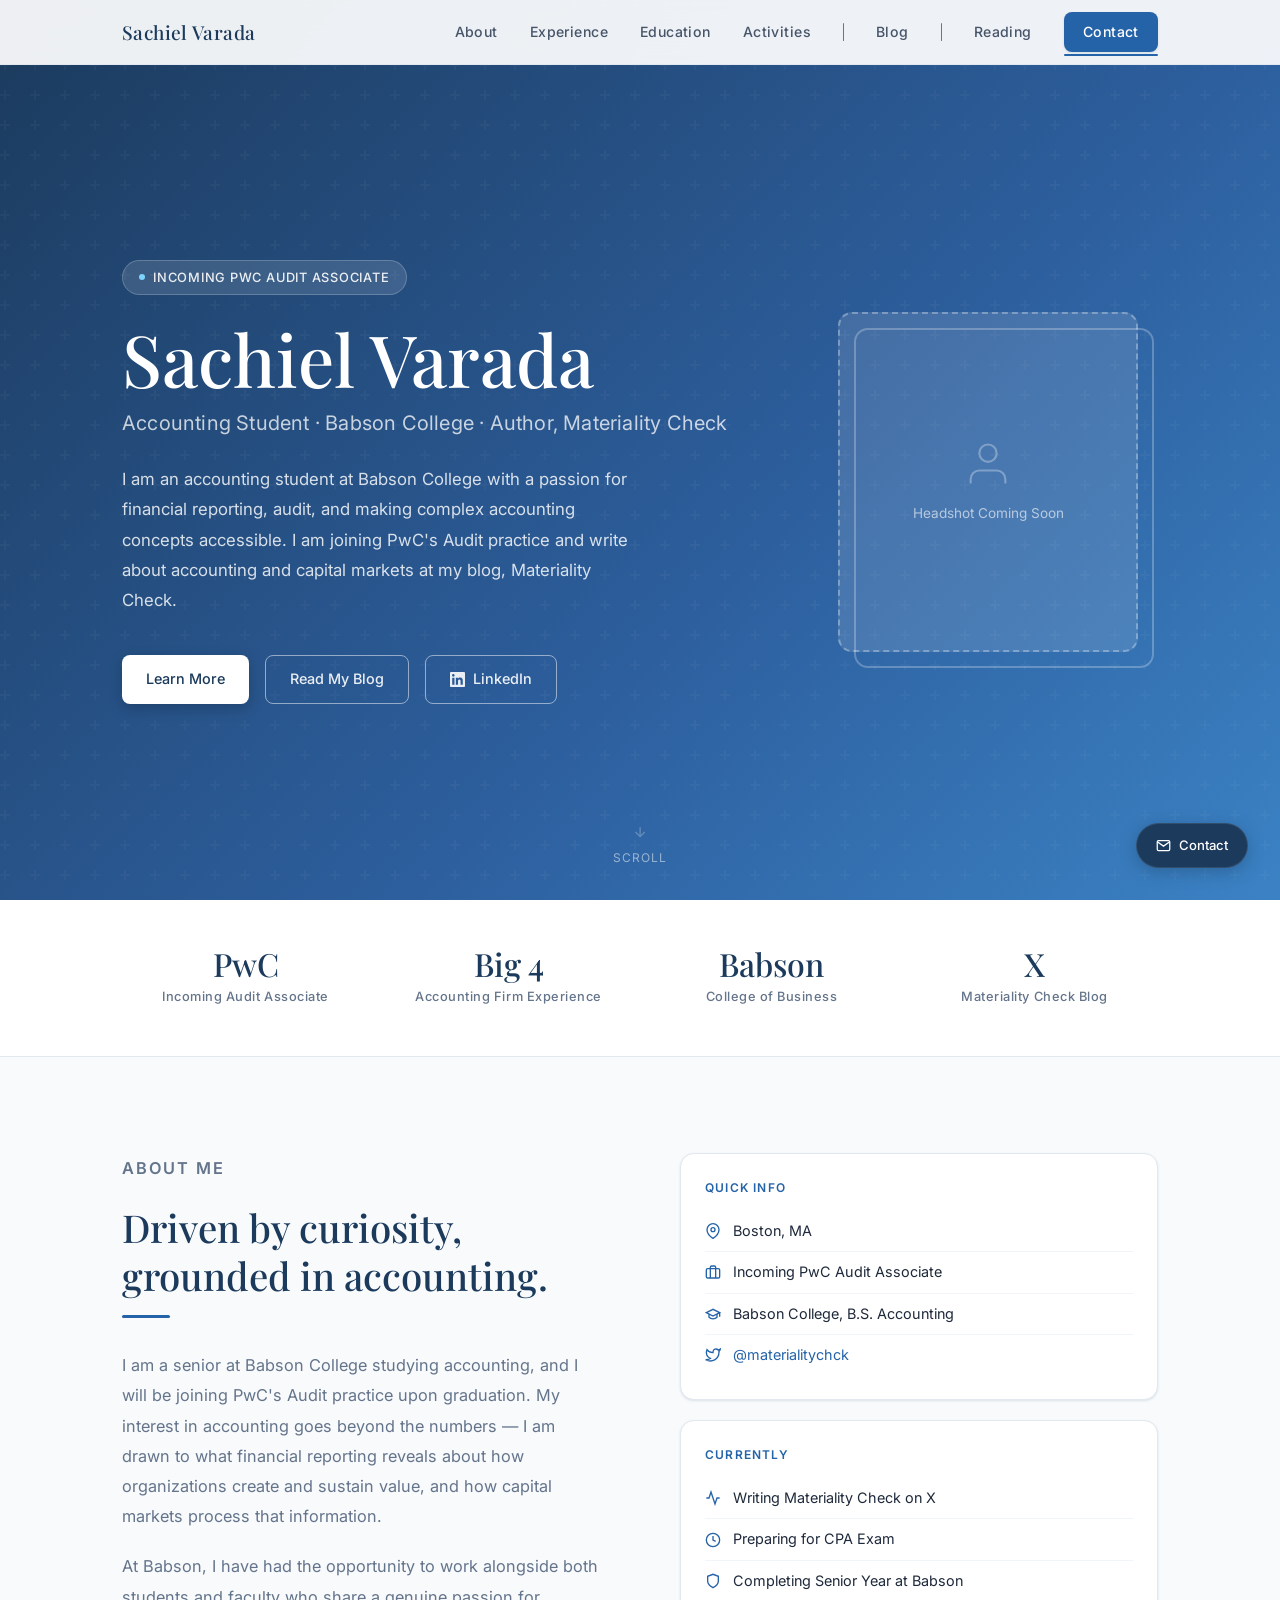
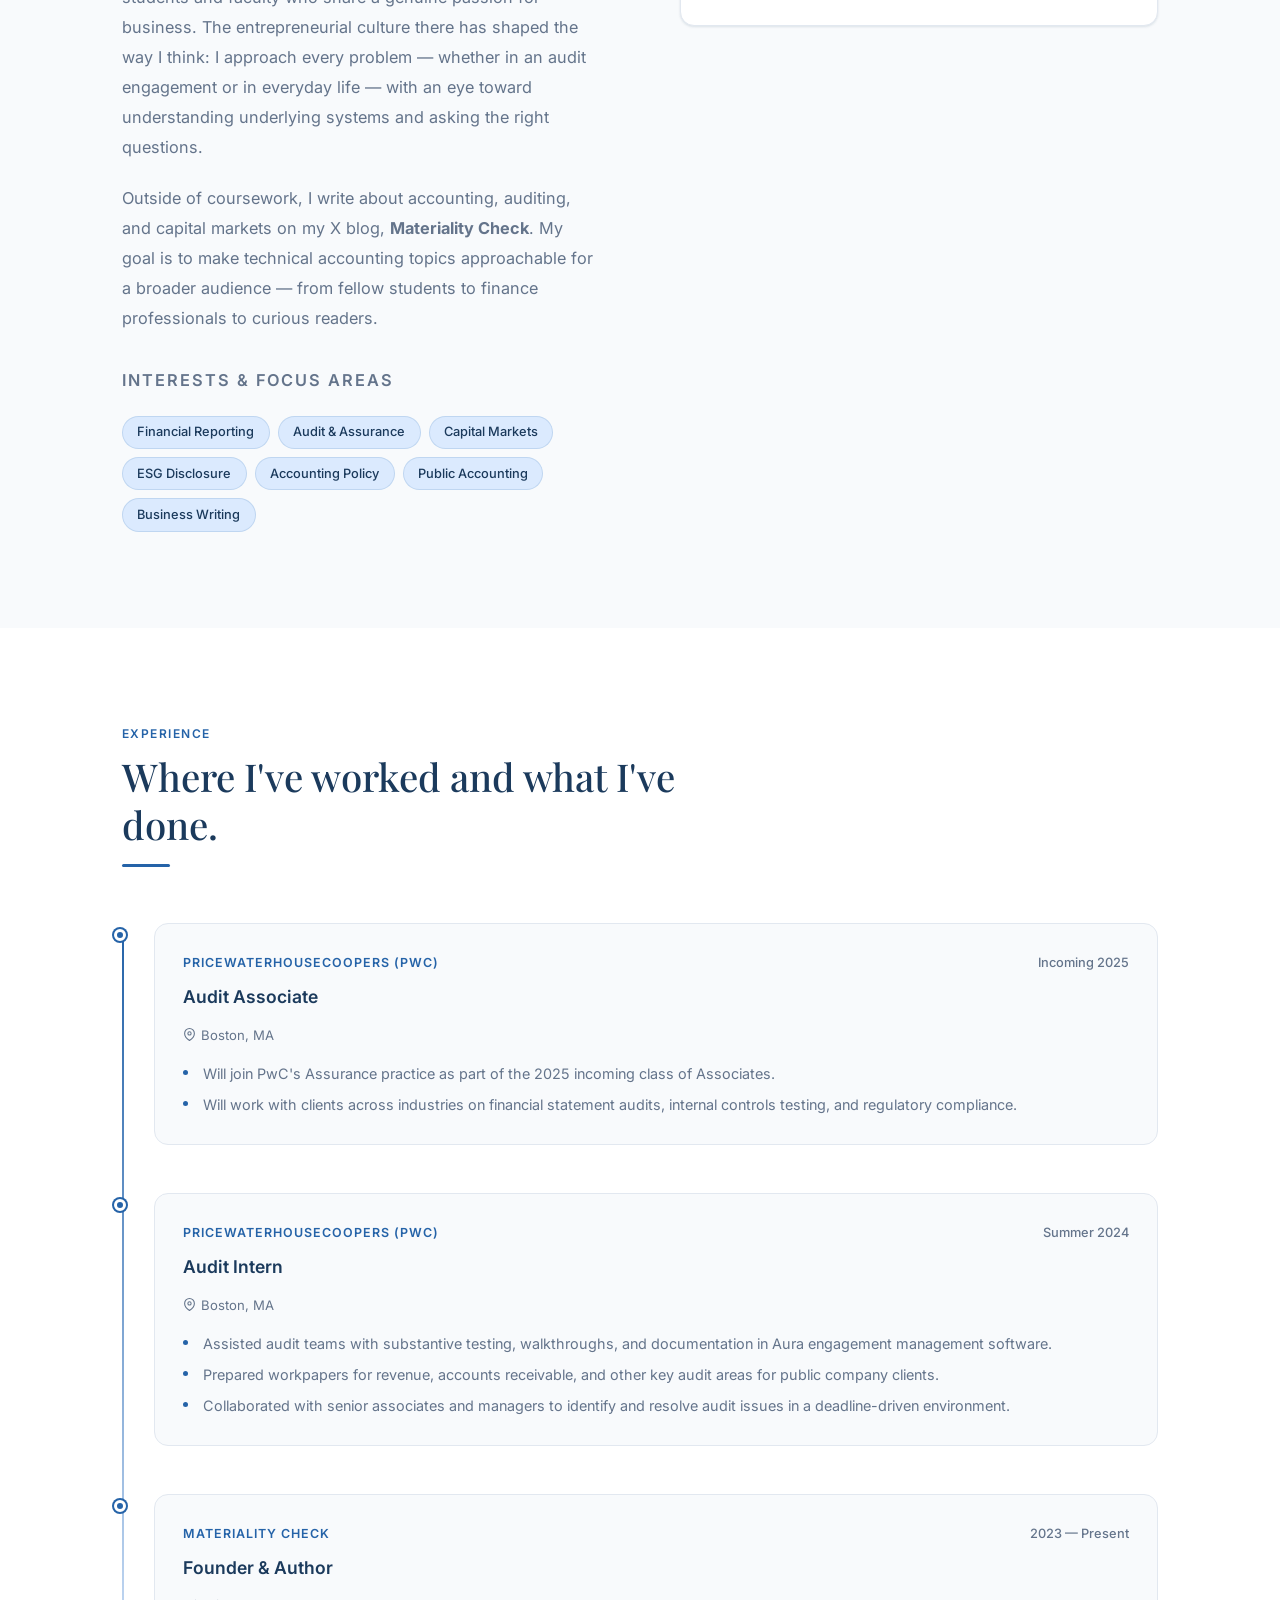
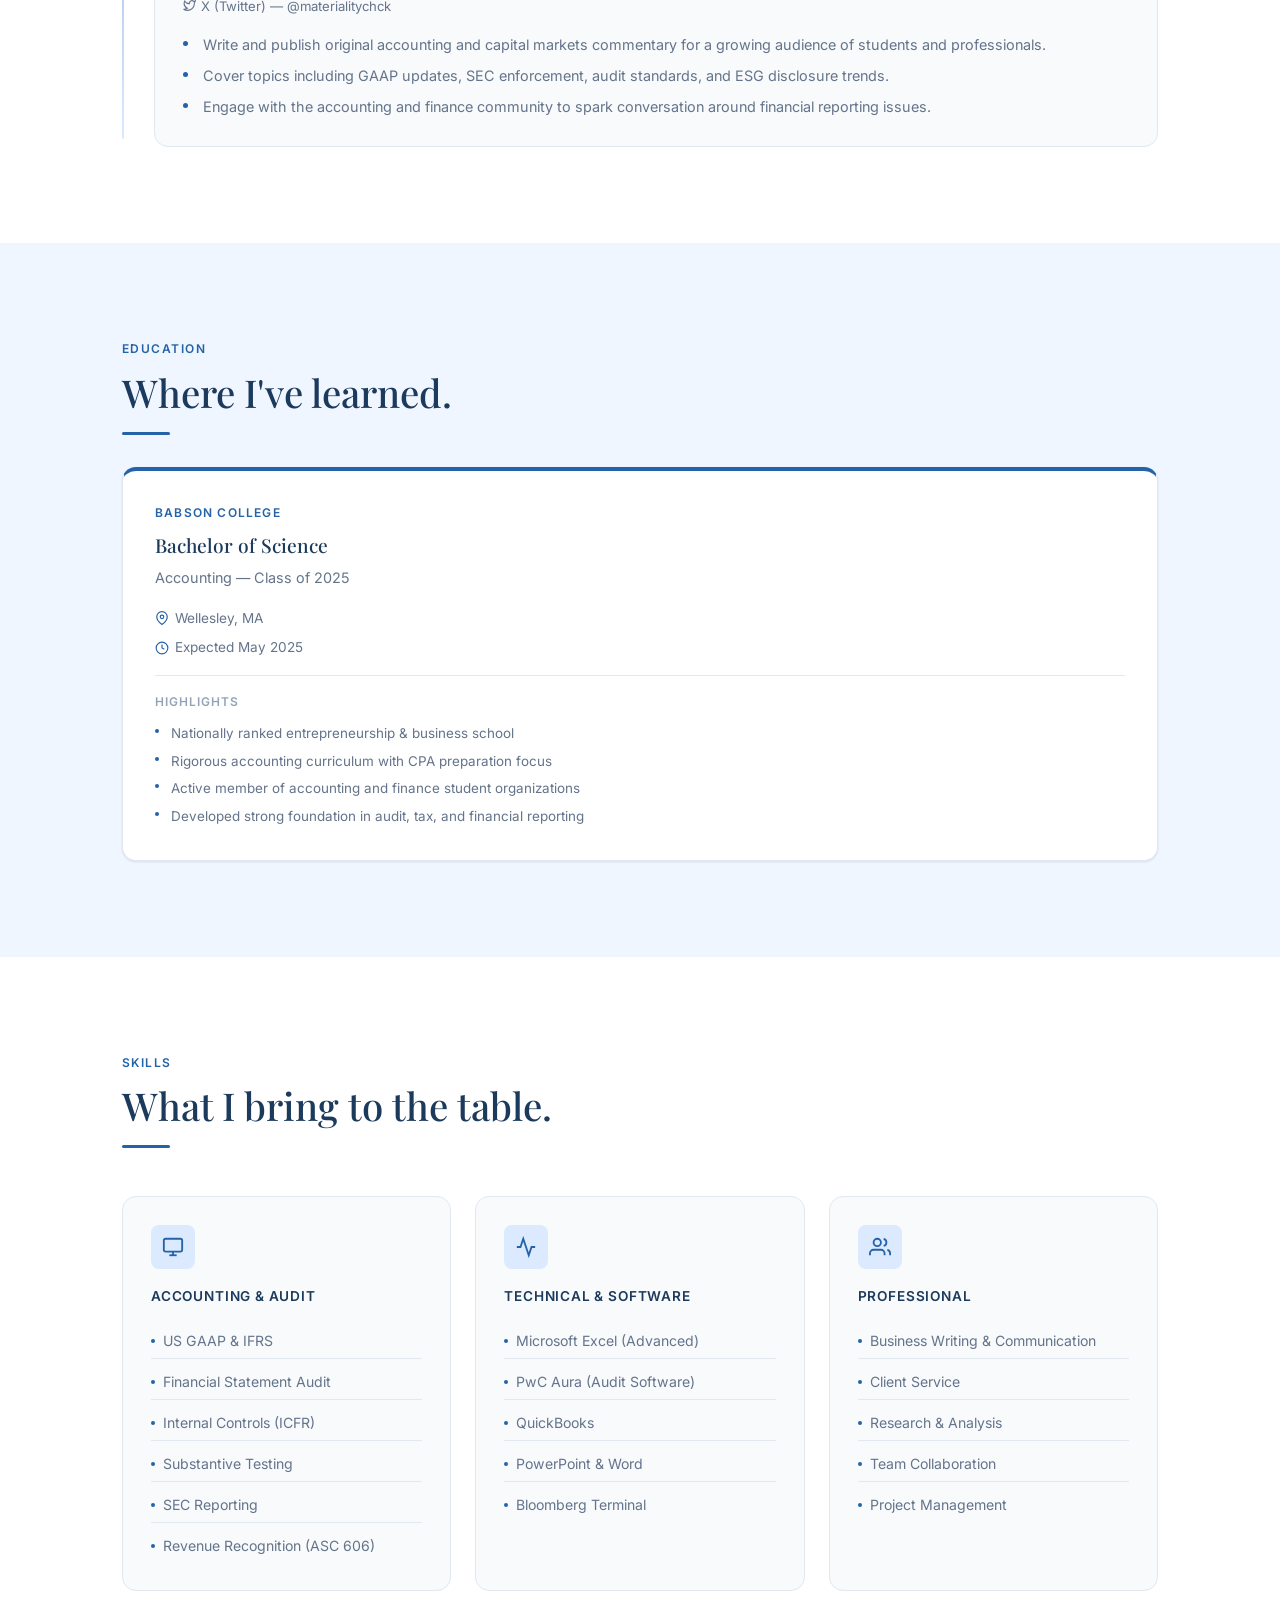
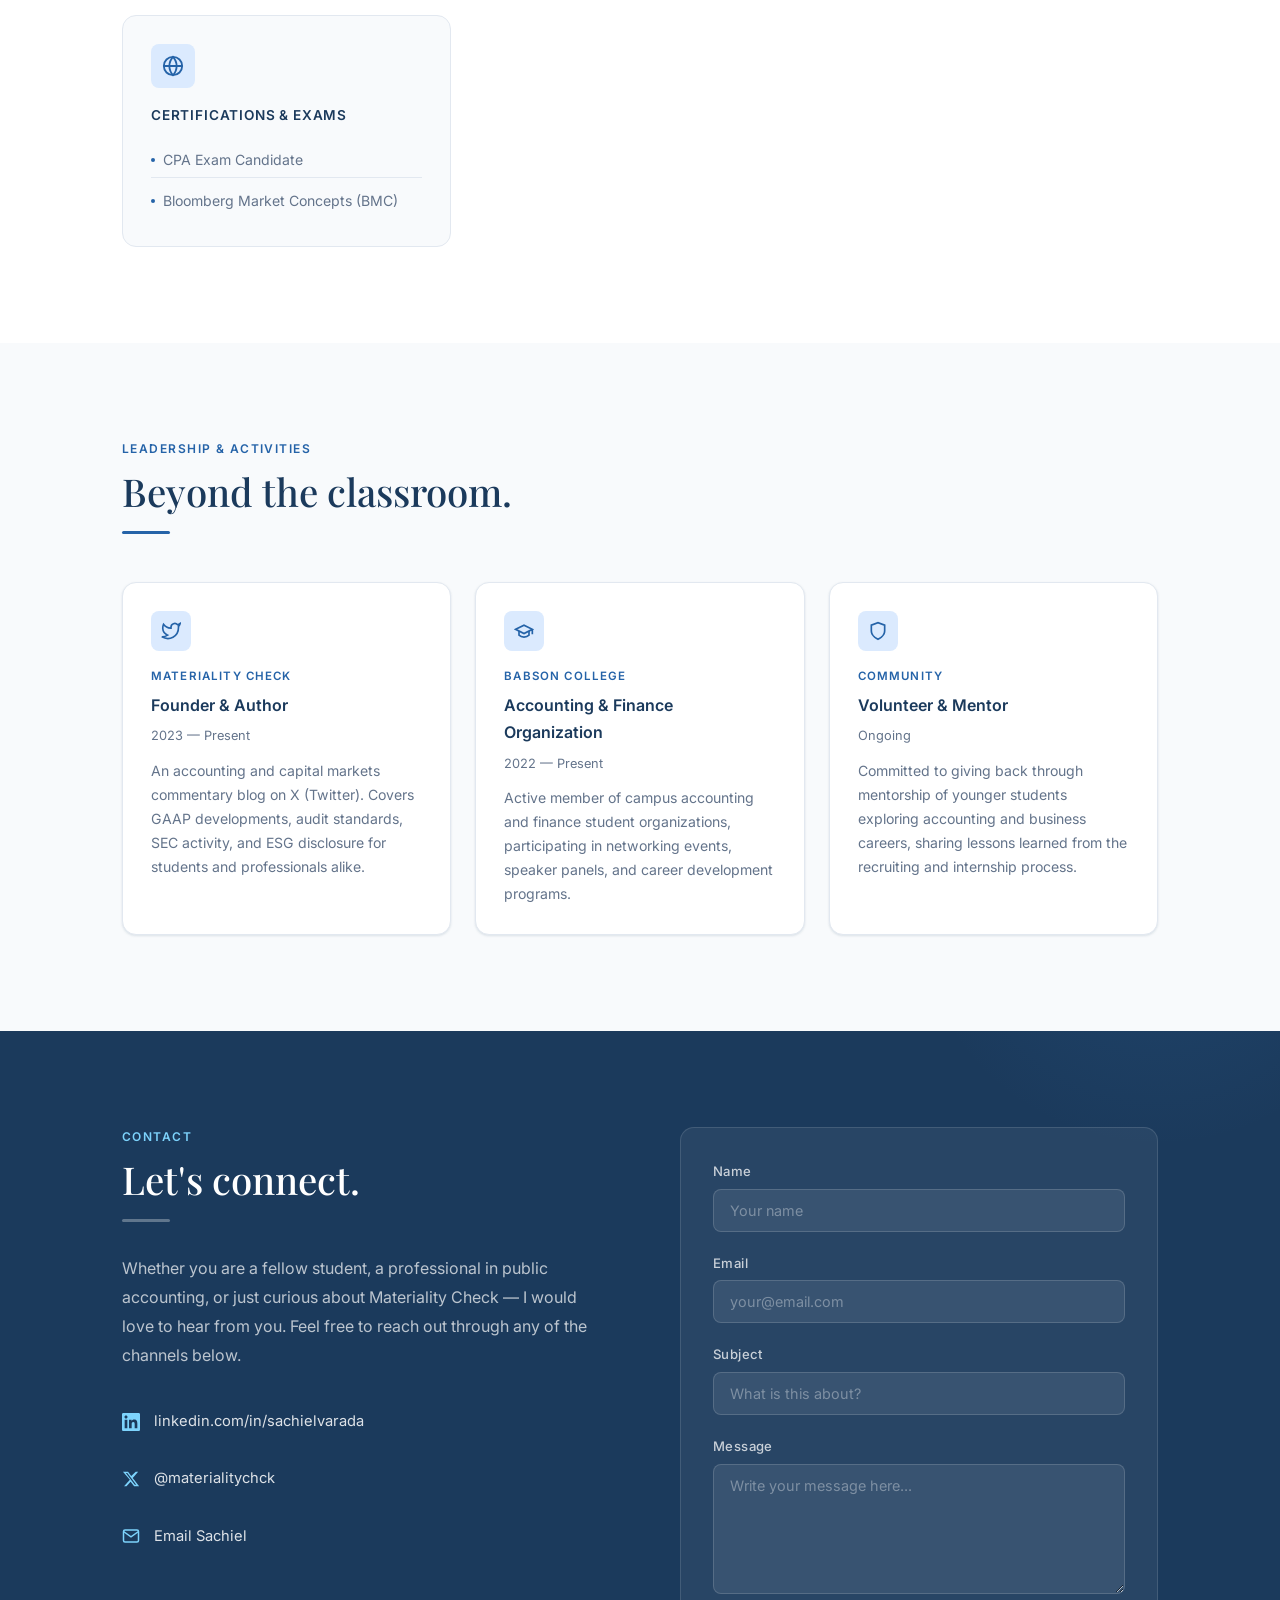
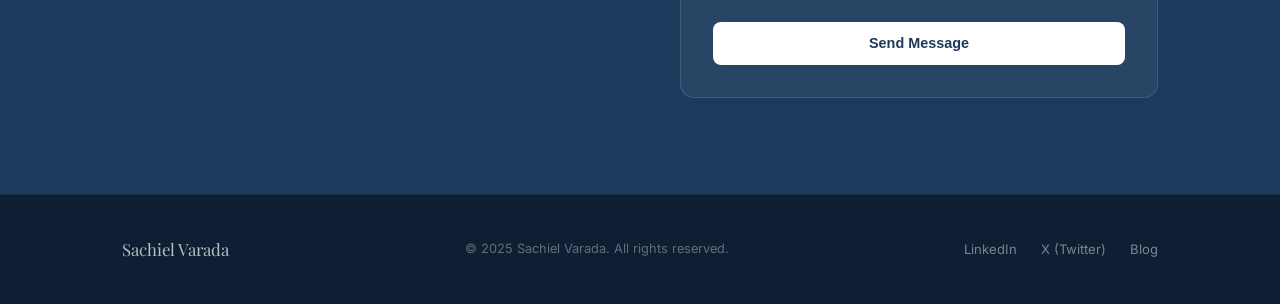
==== index.html @ f8e49b03 "Work on Mini Project 1" ====
<!DOCTYPE html>
<html lang="en">
<head>
  <meta charset="UTF-8" />
  <meta name="viewport" content="width=device-width, initial-scale=1.0" />
  <title>Sachiel Varada | Accounting & Audit Professional</title>
  <meta name="description" content="Sachiel Varada — Accounting student at Babson College, incoming PwC Audit Associate, and author of Materiality Check." />
  <link rel="stylesheet" href="styles.css" />
</head>
<body>

  <!-- ===================== NAVIGATION ===================== -->
  <nav class="navbar" id="navbar">
    <div class="nav-inner">
      <a class="nav-brand" href="index.html">Sachiel Varada</a>
      <ul class="nav-links" id="nav-links">
        <li><a href="#about" class="active">About</a></li>
        <li><a href="#experience">Experience</a></li>
        <li><a href="#education">Education</a></li>
        <li><a href="#activities">Activities</a></li>
        <li class="nav-divider" aria-hidden="true"></li>
        <li><a href="blog.html">Blog</a></li>
        <li class="nav-divider" aria-hidden="true"></li>
        <li><a href="reading.html">Reading</a></li>
        <li>
          <a href="#contact" class="btn btn-primary nav-contact-btn">Contact</a>
        </li>
      </ul>
      <button class="nav-toggle" id="nav-toggle" aria-label="Toggle menu">
        <span></span>
        <span></span>
        <span></span>
      </button>
    </div>
  </nav>

  <!-- ===================== HERO ===================== -->
  <section class="hero">
    <div class="hero-inner">
      <div class="hero-content">
        <div class="hero-eyebrow">
          <span class="hero-eyebrow-dot"></span>
          Incoming PwC Audit Associate
        </div>
        <h1 class="hero-name">Sachiel Varada</h1>
        <p class="hero-title">Accounting Student &middot; Babson College &middot; Author, Materiality Check</p>
        <p class="hero-bio">
          I am an accounting student at Babson College with a passion for financial reporting, audit, and making complex accounting concepts accessible. I am joining PwC's Audit practice and write about accounting and capital markets at my blog, Materiality Check.
        </p>
        <div class="hero-actions">
          <a href="#about" class="btn btn-primary">Learn More</a>
          <a href="blog.html" class="btn btn-outline">Read My Blog</a>
          <a href="https://www.linkedin.com/in/sachielvarada/" target="_blank" rel="noopener" class="btn btn-outline">
            <svg width="15" height="15" viewBox="0 0 24 24" fill="currentColor"><path d="M20.447 20.452h-3.554v-5.569c0-1.328-.027-3.037-1.852-3.037-1.853 0-2.136 1.445-2.136 2.939v5.667H9.351V9h3.414v1.561h.046c.477-.9 1.637-1.85 3.37-1.85 3.601 0 4.267 2.37 4.267 5.455v6.286zM5.337 7.433c-1.144 0-2.063-.926-2.063-2.065 0-1.138.92-2.063 2.063-2.063 1.14 0 2.064.925 2.064 2.063 0 1.139-.925 2.065-2.064 2.065zm1.782 13.019H3.555V9h3.564v11.452zM22.225 0H1.771C.792 0 0 .774 0 1.729v20.542C0 23.227.792 24 1.771 24h20.451C23.2 24 24 23.227 24 22.271V1.729C24 .774 23.2 0 22.222 0h.003z"/></svg>
            LinkedIn
          </a>
        </div>
      </div>

      <div class="hero-photo-wrap">
        <div class="hero-photo-frame">
          <!-- Replace src with actual headshot path when available -->
          <!-- <img src="headshot.jpg" alt="Sachiel Varada" class="hero-photo" /> -->
          <div class="hero-photo-placeholder">
            <svg width="52" height="52" viewBox="0 0 24 24" fill="none" stroke="currentColor" stroke-width="1">
              <path d="M20 21v-2a4 4 0 0 0-4-4H8a4 4 0 0 0-4 4v2"/>
              <circle cx="12" cy="7" r="4"/>
            </svg>
            <span>Headshot Coming Soon</span>
          </div>
        </div>
      </div>
    </div>

    <div class="hero-scroll">
      <svg width="16" height="16" viewBox="0 0 24 24" fill="none" stroke="currentColor" stroke-width="2"><path d="M12 5v14M5 12l7 7 7-7"/></svg>
      Scroll
    </div>
  </section>

  <!-- ===================== STATS BAR ===================== -->
  <div class="stats-bar">
    <div class="stats-inner">
      <div class="stat-item">
        <div class="stat-value">PwC</div>
        <div class="stat-label">Incoming Audit Associate</div>
      </div>
      <div class="stat-item">
        <div class="stat-value">Big 4</div>
        <div class="stat-label">Accounting Firm Experience</div>
      </div>
      <div class="stat-item">
        <div class="stat-value">Babson</div>
        <div class="stat-label">College of Business</div>
      </div>
      <div class="stat-item">
        <div class="stat-value">X</div>
        <div class="stat-label">Materiality Check Blog</div>
      </div>
    </div>
  </div>

  <!-- ===================== ABOUT ===================== -->
  <section class="about" id="about">
    <div class="about-inner">
      <div class="about-text">
        <p class="section-label">About Me</p>
        <h2 class="section-title">Driven by curiosity, grounded in accounting.</h2>
        <div class="section-divider"></div>

        <!--
          NOTE: Sachiel — please replace the paragraphs below with your
          personal statement. The text here is a placeholder.
        -->
        <p>
          I am a senior at Babson College studying accounting, and I will be joining PwC's Audit practice upon graduation. My interest in accounting goes beyond the numbers — I am drawn to what financial reporting reveals about how organizations create and sustain value, and how capital markets process that information.
        </p>
        <p>
          At Babson, I have had the opportunity to work alongside both students and faculty who share a genuine passion for business. The entrepreneurial culture there has shaped the way I think: I approach every problem — whether in an audit engagement or in everyday life — with an eye toward understanding underlying systems and asking the right questions.
        </p>
        <p>
          Outside of coursework, I write about accounting, auditing, and capital markets on my X blog, <strong>Materiality Check</strong>. My goal is to make technical accounting topics approachable for a broader audience — from fellow students to finance professionals to curious readers.
        </p>

        <div class="about-interests">
          <p class="section-label">Interests &amp; Focus Areas</p>
          <div class="interest-tags">
            <span class="tag">Financial Reporting</span>
            <span class="tag">Audit &amp; Assurance</span>
            <span class="tag">Capital Markets</span>
            <span class="tag">ESG Disclosure</span>
            <span class="tag">Accounting Policy</span>
            <span class="tag">Public Accounting</span>
            <span class="tag">Business Writing</span>
          </div>
        </div>
      </div>

      <div class="about-aside">
        <div class="info-card">
          <div class="info-card-title">Quick Info</div>
          <div class="info-card-item">
            <svg width="16" height="16" viewBox="0 0 24 24" fill="none" stroke="currentColor" stroke-width="2"><path d="M21 10c0 7-9 13-9 13s-9-6-9-13a9 9 0 0 1 18 0z"/><circle cx="12" cy="10" r="3"/></svg>
            Boston, MA
          </div>
          <div class="info-card-item">
            <svg width="16" height="16" viewBox="0 0 24 24" fill="none" stroke="currentColor" stroke-width="2"><rect x="2" y="7" width="20" height="14" rx="2" ry="2"/><path d="M16 21V5a2 2 0 0 0-2-2h-4a2 2 0 0 0-2 2v16"/></svg>
            Incoming PwC Audit Associate
          </div>
          <div class="info-card-item">
            <svg width="16" height="16" viewBox="0 0 24 24" fill="none" stroke="currentColor" stroke-width="2"><path d="M22 10v6M2 10l10-5 10 5-10 5z"/><path d="M6 12v5c3 3 9 3 12 0v-5"/></svg>
            Babson College, B.S. Accounting
          </div>
          <div class="info-card-item">
            <svg width="16" height="16" viewBox="0 0 24 24" fill="none" stroke="currentColor" stroke-width="2"><path d="M23 3a10.9 10.9 0 0 1-3.14 1.53 4.48 4.48 0 0 0-7.86 3v1A10.66 10.66 0 0 1 3 4s-4 9 5 13a11.64 11.64 0 0 1-7 2c9 5 20 0 20-11.5a4.5 4.5 0 0 0-.08-.83A7.72 7.72 0 0 0 23 3z"/></svg>
            <a href="https://x.com/materialitychck" target="_blank" rel="noopener">@materialitychck</a>
          </div>
        </div>

        <div class="info-card">
          <div class="info-card-title">Currently</div>
          <div class="info-card-item">
            <svg width="16" height="16" viewBox="0 0 24 24" fill="none" stroke="currentColor" stroke-width="2"><polyline points="22 12 18 12 15 21 9 3 6 12 2 12"/></svg>
            Writing Materiality Check on X
          </div>
          <div class="info-card-item">
            <svg width="16" height="16" viewBox="0 0 24 24" fill="none" stroke="currentColor" stroke-width="2"><circle cx="12" cy="12" r="10"/><polyline points="12 6 12 12 16 14"/></svg>
            Preparing for CPA Exam
          </div>
          <div class="info-card-item">
            <svg width="16" height="16" viewBox="0 0 24 24" fill="none" stroke="currentColor" stroke-width="2"><path d="M12 22s8-4 8-10V5l-8-3-8 3v7c0 6 8 10 8 10z"/></svg>
            Completing Senior Year at Babson
          </div>
        </div>
      </div>
    </div>
  </section>

  <!-- ===================== EXPERIENCE ===================== -->
  <section class="experience" id="experience">
    <div class="experience-inner">
      <div class="experience-header">
        <p class="section-label">Experience</p>
        <h2 class="section-title">Where I've worked and what I've done.</h2>
        <div class="section-divider"></div>
      </div>

      <div class="timeline">

        <!-- PwC -->
        <div class="timeline-item">
          <div class="timeline-dot"></div>
          <div class="timeline-card">
            <div class="timeline-meta">
              <span class="timeline-company">PricewaterhouseCoopers (PwC)</span>
              <span class="timeline-date">Incoming 2025</span>
            </div>
            <div class="timeline-role">Audit Associate</div>
            <div class="timeline-location">
              <svg width="13" height="13" viewBox="0 0 24 24" fill="none" stroke="currentColor" stroke-width="2"><path d="M21 10c0 7-9 13-9 13s-9-6-9-13a9 9 0 0 1 18 0z"/><circle cx="12" cy="10" r="3"/></svg>
              Boston, MA
            </div>
            <ul class="timeline-bullets">
              <li>Will join PwC's Assurance practice as part of the 2025 incoming class of Associates.</li>
              <li>Will work with clients across industries on financial statement audits, internal controls testing, and regulatory compliance.</li>
            </ul>
          </div>
        </div>

        <!-- PwC Intern -->
        <div class="timeline-item">
          <div class="timeline-dot"></div>
          <div class="timeline-card">
            <div class="timeline-meta">
              <span class="timeline-company">PricewaterhouseCoopers (PwC)</span>
              <span class="timeline-date">Summer 2024</span>
            </div>
            <div class="timeline-role">Audit Intern</div>
            <div class="timeline-location">
              <svg width="13" height="13" viewBox="0 0 24 24" fill="none" stroke="currentColor" stroke-width="2"><path d="M21 10c0 7-9 13-9 13s-9-6-9-13a9 9 0 0 1 18 0z"/><circle cx="12" cy="10" r="3"/></svg>
              Boston, MA
            </div>
            <ul class="timeline-bullets">
              <li>Assisted audit teams with substantive testing, walkthroughs, and documentation in Aura engagement management software.</li>
              <li>Prepared workpapers for revenue, accounts receivable, and other key audit areas for public company clients.</li>
              <li>Collaborated with senior associates and managers to identify and resolve audit issues in a deadline-driven environment.</li>
            </ul>
          </div>
        </div>

        <!-- Placeholder for additional experience -->
        <div class="timeline-item">
          <div class="timeline-dot"></div>
          <div class="timeline-card">
            <div class="timeline-meta">
              <span class="timeline-company">Materiality Check</span>
              <span class="timeline-date">2023 &mdash; Present</span>
            </div>
            <div class="timeline-role">Founder &amp; Author</div>
            <div class="timeline-location">
              <svg width="13" height="13" viewBox="0 0 24 24" fill="none" stroke="currentColor" stroke-width="2"><path d="M23 3a10.9 10.9 0 0 1-3.14 1.53 4.48 4.48 0 0 0-7.86 3v1A10.66 10.66 0 0 1 3 4s-4 9 5 13a11.64 11.64 0 0 1-7 2c9 5 20 0 20-11.5a4.5 4.5 0 0 0-.08-.83A7.72 7.72 0 0 0 23 3z"/></svg>
              X (Twitter) &mdash; @materialitychck
            </div>
            <ul class="timeline-bullets">
              <li>Write and publish original accounting and capital markets commentary for a growing audience of students and professionals.</li>
              <li>Cover topics including GAAP updates, SEC enforcement, audit standards, and ESG disclosure trends.</li>
              <li>Engage with the accounting and finance community to spark conversation around financial reporting issues.</li>
            </ul>
          </div>
        </div>

      </div>
    </div>
  </section>

  <!-- ===================== EDUCATION ===================== -->
  <section class="education" id="education">
    <div class="education-inner">
      <p class="section-label">Education</p>
      <h2 class="section-title">Where I've learned.</h2>
      <div class="section-divider"></div>

      <div class="education-grid">

        <div class="edu-card">
          <div class="edu-school">Babson College</div>
          <div class="edu-degree">Bachelor of Science</div>
          <div class="edu-major">Accounting &mdash; Class of 2025</div>
          <div class="edu-detail">
            <svg width="14" height="14" viewBox="0 0 24 24" fill="none" stroke="currentColor" stroke-width="2"><path d="M21 10c0 7-9 13-9 13s-9-6-9-13a9 9 0 0 1 18 0z"/><circle cx="12" cy="10" r="3"/></svg>
            Wellesley, MA
          </div>
          <div class="edu-detail">
            <svg width="14" height="14" viewBox="0 0 24 24" fill="none" stroke="currentColor" stroke-width="2"><circle cx="12" cy="12" r="10"/><polyline points="12 6 12 12 16 14"/></svg>
            Expected May 2025
          </div>
          <div class="edu-highlights">
            <div class="edu-highlights-title">Highlights</div>
            <ul>
              <li>Nationally ranked entrepreneurship & business school</li>
              <li>Rigorous accounting curriculum with CPA preparation focus</li>
              <li>Active member of accounting and finance student organizations</li>
              <li>Developed strong foundation in audit, tax, and financial reporting</li>
            </ul>
          </div>
        </div>

      </div>
    </div>
  </section>

  <!-- ===================== SKILLS ===================== -->
  <section class="skills" id="skills">
    <div class="skills-inner">
      <p class="section-label">Skills</p>
      <h2 class="section-title">What I bring to the table.</h2>
      <div class="section-divider"></div>

      <div class="skills-grid">

        <div class="skill-category">
          <div class="skill-cat-icon">
            <svg width="22" height="22" viewBox="0 0 24 24" fill="none" stroke="currentColor" stroke-width="2"><rect x="2" y="3" width="20" height="14" rx="2" ry="2"/><line x1="8" y1="21" x2="16" y2="21"/><line x1="12" y1="17" x2="12" y2="21"/></svg>
          </div>
          <div class="skill-cat-title">Accounting &amp; Audit</div>
          <div class="skill-list">
            <div class="skill-item">US GAAP &amp; IFRS</div>
            <div class="skill-item">Financial Statement Audit</div>
            <div class="skill-item">Internal Controls (ICFR)</div>
            <div class="skill-item">Substantive Testing</div>
            <div class="skill-item">SEC Reporting</div>
            <div class="skill-item">Revenue Recognition (ASC 606)</div>
          </div>
        </div>

        <div class="skill-category">
          <div class="skill-cat-icon">
            <svg width="22" height="22" viewBox="0 0 24 24" fill="none" stroke="currentColor" stroke-width="2"><polyline points="22 12 18 12 15 21 9 3 6 12 2 12"/></svg>
          </div>
          <div class="skill-cat-title">Technical &amp; Software</div>
          <div class="skill-list">
            <div class="skill-item">Microsoft Excel (Advanced)</div>
            <div class="skill-item">PwC Aura (Audit Software)</div>
            <div class="skill-item">QuickBooks</div>
            <div class="skill-item">PowerPoint &amp; Word</div>
            <div class="skill-item">Bloomberg Terminal</div>
          </div>
        </div>

        <div class="skill-category">
          <div class="skill-cat-icon">
            <svg width="22" height="22" viewBox="0 0 24 24" fill="none" stroke="currentColor" stroke-width="2"><path d="M17 21v-2a4 4 0 0 0-4-4H5a4 4 0 0 0-4 4v2"/><circle cx="9" cy="7" r="4"/><path d="M23 21v-2a4 4 0 0 0-3-3.87"/><path d="M16 3.13a4 4 0 0 1 0 7.75"/></svg>
          </div>
          <div class="skill-cat-title">Professional</div>
          <div class="skill-list">
            <div class="skill-item">Business Writing &amp; Communication</div>
            <div class="skill-item">Client Service</div>
            <div class="skill-item">Research &amp; Analysis</div>
            <div class="skill-item">Team Collaboration</div>
            <div class="skill-item">Project Management</div>
          </div>
        </div>

        <div class="skill-category">
          <div class="skill-cat-icon">
            <svg width="22" height="22" viewBox="0 0 24 24" fill="none" stroke="currentColor" stroke-width="2"><circle cx="12" cy="12" r="10"/><path d="M2 12h20M12 2a15.3 15.3 0 0 1 4 10 15.3 15.3 0 0 1-4 10 15.3 15.3 0 0 1-4-10 15.3 15.3 0 0 1 4-10z"/></svg>
          </div>
          <div class="skill-cat-title">Certifications &amp; Exams</div>
          <div class="skill-list">
            <div class="skill-item">CPA Exam Candidate</div>
            <div class="skill-item">Bloomberg Market Concepts (BMC)</div>
          </div>
        </div>

      </div>
    </div>
  </section>

  <!-- ===================== ACTIVITIES ===================== -->
  <section class="activities" id="activities">
    <div class="activities-inner">
      <p class="section-label">Leadership &amp; Activities</p>
      <h2 class="section-title">Beyond the classroom.</h2>
      <div class="section-divider"></div>

      <div class="activities-grid">

        <div class="activity-card">
          <div class="activity-icon">
            <svg width="20" height="20" viewBox="0 0 24 24" fill="none" stroke="currentColor" stroke-width="2"><path d="M23 3a10.9 10.9 0 0 1-3.14 1.53 4.48 4.48 0 0 0-7.86 3v1A10.66 10.66 0 0 1 3 4s-4 9 5 13a11.64 11.64 0 0 1-7 2c9 5 20 0 20-11.5a4.5 4.5 0 0 0-.08-.83A7.72 7.72 0 0 0 23 3z"/></svg>
          </div>
          <div class="activity-org">Materiality Check</div>
          <div class="activity-role">Founder &amp; Author</div>
          <div class="activity-date">2023 &mdash; Present</div>
          <div class="activity-desc">
            An accounting and capital markets commentary blog on X (Twitter). Covers GAAP developments, audit standards, SEC activity, and ESG disclosure for students and professionals alike.
          </div>
        </div>

        <div class="activity-card">
          <div class="activity-icon">
            <svg width="20" height="20" viewBox="0 0 24 24" fill="none" stroke="currentColor" stroke-width="2"><path d="M22 10v6M2 10l10-5 10 5-10 5z"/><path d="M6 12v5c3 3 9 3 12 0v-5"/></svg>
          </div>
          <div class="activity-org">Babson College</div>
          <div class="activity-role">Accounting &amp; Finance Organization</div>
          <div class="activity-date">2022 &mdash; Present</div>
          <div class="activity-desc">
            Active member of campus accounting and finance student organizations, participating in networking events, speaker panels, and career development programs.
          </div>
        </div>

        <div class="activity-card">
          <div class="activity-icon">
            <svg width="20" height="20" viewBox="0 0 24 24" fill="none" stroke="currentColor" stroke-width="2"><path d="M12 22s8-4 8-10V5l-8-3-8 3v7c0 6 8 10 8 10z"/></svg>
          </div>
          <div class="activity-org">Community</div>
          <div class="activity-role">Volunteer &amp; Mentor</div>
          <div class="activity-date">Ongoing</div>
          <div class="activity-desc">
            Committed to giving back through mentorship of younger students exploring accounting and business careers, sharing lessons learned from the recruiting and internship process.
          </div>
        </div>

      </div>

      <!--
        NOTE: Sachiel — please update the activity cards above with your
        actual clubs, organizations, and leadership roles from your resume.
      -->

    </div>
  </section>

  <!-- ===================== CONTACT ===================== -->
  <section class="contact" id="contact">
    <div class="contact-inner">
      <div class="contact-info">
        <p class="section-label">Contact</p>
        <h2 class="section-title">Let's connect.</h2>
        <div class="section-divider"></div>
        <p class="contact-desc">
          Whether you are a fellow student, a professional in public accounting, or just curious about Materiality Check — I would love to hear from you. Feel free to reach out through any of the channels below.
        </p>
        <div class="contact-links">
          <a class="contact-link" href="https://www.linkedin.com/in/sachielvarada/" target="_blank" rel="noopener">
            <svg viewBox="0 0 24 24" fill="currentColor"><path d="M20.447 20.452h-3.554v-5.569c0-1.328-.027-3.037-1.852-3.037-1.853 0-2.136 1.445-2.136 2.939v5.667H9.351V9h3.414v1.561h.046c.477-.9 1.637-1.85 3.37-1.85 3.601 0 4.267 2.37 4.267 5.455v6.286zM5.337 7.433c-1.144 0-2.063-.926-2.063-2.065 0-1.138.92-2.063 2.063-2.063 1.14 0 2.064.925 2.064 2.063 0 1.139-.925 2.065-2.064 2.065zm1.782 13.019H3.555V9h3.564v11.452zM22.225 0H1.771C.792 0 0 .774 0 1.729v20.542C0 23.227.792 24 1.771 24h20.451C23.2 24 24 23.227 24 22.271V1.729C24 .774 23.2 0 22.222 0h.003z"/></svg>
            linkedin.com/in/sachielvarada
          </a>
          <a class="contact-link" href="https://x.com/materialitychck" target="_blank" rel="noopener">
            <svg viewBox="0 0 24 24" fill="currentColor"><path d="M18.244 2.25h3.308l-7.227 8.26 8.502 11.24H16.17l-4.714-6.231-5.401 6.231H2.744l7.73-8.835L1.254 2.25H8.08l4.253 5.622zm-1.161 17.52h1.833L7.084 4.126H5.117z"/></svg>
            @materialitychck
          </a>
          <!-- Replace with actual email when ready -->
          <a class="contact-link" href="mailto:sachiel@example.com">
            <svg viewBox="0 0 24 24" fill="none" stroke="currentColor" stroke-width="2"><path d="M4 4h16c1.1 0 2 .9 2 2v12c0 1.1-.9 2-2 2H4c-1.1 0-2-.9-2-2V6c0-1.1.9-2 2-2z"/><polyline points="22,6 12,13 2,6"/></svg>
            Email Sachiel
          </a>
        </div>
      </div>

      <div class="contact-form">
        <form id="contact-form" onsubmit="handleContactSubmit(event)">
          <div class="form-group">
            <label for="name">Name</label>
            <input type="text" id="name" name="name" placeholder="Your name" required />
          </div>
          <div class="form-group">
            <label for="email">Email</label>
            <input type="email" id="email" name="email" placeholder="your@email.com" required />
          </div>
          <div class="form-group">
            <label for="subject">Subject</label>
            <input type="text" id="subject" name="subject" placeholder="What is this about?" />
          </div>
          <div class="form-group">
            <label for="message">Message</label>
            <textarea id="message" name="message" placeholder="Write your message here..." required></textarea>
          </div>
          <button type="submit" class="form-submit">Send Message</button>
        </form>
      </div>
    </div>
  </section>

  <!-- ===================== FOOTER ===================== -->
  <footer class="footer">
    <div class="footer-inner">
      <div class="footer-brand">Sachiel Varada</div>
      <div class="footer-copy">&copy; 2025 Sachiel Varada. All rights reserved.</div>
      <div class="footer-links">
        <a href="https://www.linkedin.com/in/sachielvarada/" target="_blank" rel="noopener">LinkedIn</a>
        <a href="https://x.com/materialitychck" target="_blank" rel="noopener">X (Twitter)</a>
        <a href="blog.html">Blog</a>
      </div>
    </div>
  </footer>

  <!-- ===================== FLOATING CONTACT BUTTON ===================== -->
  <a href="#contact" class="float-contact">
    <svg viewBox="0 0 24 24" fill="none" stroke="currentColor" stroke-width="2"><path d="M4 4h16c1.1 0 2 .9 2 2v12c0 1.1-.9 2-2 2H4c-1.1 0-2-.9-2-2V6c0-1.1.9-2 2-2z"/><polyline points="22,6 12,13 2,6"/></svg>
    <span class="float-contact-label">Contact</span>
  </a>

  <!-- Mobile nav backdrop -->
  <div class="nav-backdrop" id="nav-backdrop"></div>

  <!-- ===================== SCRIPTS ===================== -->
  <script>
    // Navbar scroll effect
    const navbar = document.getElementById('navbar');
    window.addEventListener('scroll', () => {
      navbar.classList.toggle('scrolled', window.scrollY > 20);
    });

    // Mobile nav toggle with burger animation
    const navToggle = document.getElementById('nav-toggle');
    const navLinks = document.getElementById('nav-links');
    const backdrop = document.getElementById('nav-backdrop');

    function openMenu() {
      navLinks.classList.add('open');
      navToggle.classList.add('open');
      backdrop.classList.add('open');
      document.body.style.overflow = 'hidden';
    }

    function closeMenu() {
      navLinks.classList.remove('open');
      navToggle.classList.remove('open');
      backdrop.classList.remove('open');
      document.body.style.overflow = '';
    }

    navToggle.addEventListener('click', () => {
      navLinks.classList.contains('open') ? closeMenu() : openMenu();
    });

    // Close menu when clicking backdrop
    backdrop.addEventListener('click', closeMenu);

    // Close menu when a nav link is clicked
    navLinks.querySelectorAll('a').forEach(link => {
      link.addEventListener('click', closeMenu);
    });

    // Close menu on Escape key
    document.addEventListener('keydown', (e) => {
      if (e.key === 'Escape') closeMenu();
    });

    // Active nav link on scroll
    const sections = document.querySelectorAll('section[id]');
    const links = document.querySelectorAll('.nav-links a[href^="#"]');
    const observer = new IntersectionObserver((entries) => {
      entries.forEach(entry => {
        if (entry.isIntersecting) {
          const id = entry.target.id;
          links.forEach(l => {
            l.classList.toggle('active', l.getAttribute('href') === `#${id}`);
          });
        }
      });
    }, { rootMargin: '-30% 0px -65% 0px' });
    sections.forEach(s => observer.observe(s));

    // Hide float button when contact section is visible
    const contactSection = document.getElementById('contact');
    const floatBtn = document.querySelector('.float-contact');
    const floatObserver = new IntersectionObserver((entries) => {
      entries.forEach(entry => {
        floatBtn.style.opacity = entry.isIntersecting ? '0' : '1';
        floatBtn.style.pointerEvents = entry.isIntersecting ? 'none' : 'auto';
      });
    }, { threshold: 0.2 });
    if (contactSection) floatObserver.observe(contactSection);

    // Contact form handler (wire up to Formspree or similar for real email)
    function handleContactSubmit(e) {
      e.preventDefault();
      const btn = e.target.querySelector('.form-submit');
      btn.textContent = 'Sent!';
      btn.style.background = '#d1fae5';
      btn.style.color = '#065f46';
      setTimeout(() => {
        btn.textContent = 'Send Message';
        btn.style.background = '';
        btn.style.color = '';
        e.target.reset();
      }, 3000);
    }
  </script>

</body>
</html>
---- styles.css ----
/* =========================================
   Sachiel Varada — Personal Website Styles
   Theme: Professional Modern Blue/White
   ========================================= */

/* --- Google Fonts --- */
@import url('https://fonts.googleapis.com/css2?family=Inter:wght@300;400;500;600;700&family=Playfair+Display:wght@400;500;600&display=swap');

/* --- CSS Variables --- */
:root {
  --navy:       #1b3a5c;
  --blue:       #2563a8;
  --blue-light: #3b82c4;
  --blue-pale:  #dbeafe;
  --blue-tint:  #f0f6ff;
  --white:      #ffffff;
  --off-white:  #f8fafc;
  --gray-100:   #f1f5f9;
  --gray-200:   #e2e8f0;
  --gray-400:   #94a3b8;
  --gray-600:   #475569;
  --gray-800:   #1e293b;
  --text:       #1e293b;
  --text-muted: #64748b;

  --font-sans:  'Inter', -apple-system, BlinkMacSystemFont, sans-serif;
  --font-serif: 'Playfair Display', Georgia, serif;

  --shadow-sm:  0 1px 3px rgba(27, 58, 92, 0.08), 0 1px 2px rgba(27, 58, 92, 0.05);
  --shadow-md:  0 4px 12px rgba(27, 58, 92, 0.10), 0 2px 4px rgba(27, 58, 92, 0.06);
  --shadow-lg:  0 10px 28px rgba(27, 58, 92, 0.12), 0 4px 8px rgba(27, 58, 92, 0.08);

  --radius:     8px;
  --radius-lg:  14px;
  --transition: 0.22s ease;
  --max-width:  1100px;
}

/* --- Reset & Base --- */
*, *::before, *::after {
  box-sizing: border-box;
  margin: 0;
  padding: 0;
}

html {
  scroll-behavior: smooth;
  font-size: 16px;
}

body {
  font-family: var(--font-sans);
  color: var(--text);
  background: var(--white);
  line-height: 1.7;
  -webkit-font-smoothing: antialiased;
}

img {
  max-width: 100%;
  display: block;
}

a {
  color: var(--blue);
  text-decoration: none;
  transition: color var(--transition);
}

a:hover {
  color: var(--navy);
}

/* --- Utility --- */
.container {
  max-width: var(--max-width);
  margin: 0 auto;
  padding: 0 2rem;
}

.section-label {
  font-size: 0.75rem;
  font-weight: 600;
  letter-spacing: 0.12em;
  text-transform: uppercase;
  color: var(--blue);
  margin-bottom: 0.5rem;
}

.section-title {
  font-family: var(--font-serif);
  font-size: clamp(1.75rem, 3vw, 2.4rem);
  font-weight: 500;
  color: var(--navy);
  line-height: 1.25;
  margin-bottom: 1rem;
}

.section-divider {
  width: 48px;
  height: 3px;
  background: var(--blue);
  border-radius: 2px;
  margin-bottom: 2rem;
}

/* --- Buttons --- */
.btn {
  display: inline-flex;
  align-items: center;
  gap: 0.5rem;
  padding: 0.7rem 1.5rem;
  border-radius: var(--radius);
  font-family: var(--font-sans);
  font-size: 0.9rem;
  font-weight: 500;
  cursor: pointer;
  border: none;
  transition: all var(--transition);
  text-decoration: none;
}

.btn-primary {
  background: var(--blue);
  color: var(--white);
  box-shadow: var(--shadow-sm);
}

.btn-primary:hover {
  background: var(--navy);
  color: var(--white);
  transform: translateY(-1px);
  box-shadow: var(--shadow-md);
}

.btn-outline {
  background: transparent;
  color: var(--blue);
  border: 1.5px solid var(--blue);
}

.btn-outline:hover {
  background: var(--blue-pale);
  color: var(--navy);
  border-color: var(--navy);
}

/* =========================================
   NAVIGATION
   ========================================= */
.navbar {
  position: fixed;
  top: 0;
  left: 0;
  right: 0;
  z-index: 1000;
  background: rgba(255, 255, 255, 0.92);
  backdrop-filter: blur(12px);
  -webkit-backdrop-filter: blur(12px);
  border-bottom: 1px solid var(--gray-200);
  transition: box-shadow var(--transition);
}

.navbar.scrolled {
  box-shadow: var(--shadow-sm);
}

.nav-inner {
  max-width: var(--max-width);
  margin: 0 auto;
  padding: 0 2rem;
  height: 64px;
  display: flex;
  align-items: center;
  justify-content: space-between;
}

.nav-brand {
  font-family: var(--font-serif);
  font-size: 1.2rem;
  font-weight: 500;
  color: var(--navy);
  letter-spacing: 0.02em;
}

.nav-brand:hover {
  color: var(--blue);
}

.nav-links {
  display: flex;
  align-items: center;
  gap: 2rem;
  list-style: none;
}

.nav-links a {
  font-size: 0.88rem;
  font-weight: 500;
  color: var(--gray-600);
  letter-spacing: 0.03em;
  transition: color var(--transition);
  position: relative;
}

.nav-links a::after {
  content: '';
  position: absolute;
  bottom: -4px;
  left: 0;
  right: 0;
  height: 2px;
  background: var(--blue);
  transform: scaleX(0);
  transition: transform var(--transition);
  border-radius: 1px;
}

.nav-links a:hover,
.nav-links a.active {
  color: var(--navy);
}

.nav-links a:hover::after,
.nav-links a.active::after {
  transform: scaleX(1);
}

.nav-contact-btn {
  padding: 0.5rem 1.2rem;
  font-size: 0.85rem;
}

.nav-links a.nav-contact-btn,
.nav-links a.nav-contact-btn:hover {
  color: var(--white);
}

/* Nav divider — vertical rule between section links and page links */
.nav-divider {
  width: 1px;
  height: 18px;
  background: var(--blue-light);
  border-radius: 1px;
  flex-shrink: 0;
  align-self: center;
}

/* Mobile menu toggle */
.nav-toggle {
  display: none;
  flex-direction: column;
  gap: 5px;
  background: none;
  border: none;
  cursor: pointer;
  padding: 4px;
}

.nav-toggle span {
  display: block;
  width: 22px;
  height: 2px;
  background: var(--navy);
  border-radius: 1px;
  transition: all var(--transition);
}

/* =========================================
   HERO SECTION
   ========================================= */
.hero {
  min-height: 100vh;
  display: flex;
  align-items: center;
  background: linear-gradient(135deg, var(--navy) 0%, #2d5f9e 60%, var(--blue-light) 100%);
  position: relative;
  overflow: hidden;
  padding-top: 64px;
}

.hero::before {
  content: '';
  position: absolute;
  inset: 0;
  background: url("data:image/svg+xml,%3Csvg width='60' height='60' viewBox='0 0 60 60' xmlns='http://www.w3.org/2000/svg'%3E%3Cg fill='none' fill-rule='evenodd'%3E%3Cg fill='%23ffffff' fill-opacity='0.03'%3E%3Cpath d='M36 34v-4h-2v4h-4v2h4v4h2v-4h4v-2h-4zm0-30V0h-2v4h-4v2h4v4h2V6h4V4h-4zM6 34v-4H4v4H0v2h4v4h2v-4h4v-2H6zM6 4V0H4v4H0v2h4v4h2V6h4V4H6z'/%3E%3C/g%3E%3C/g%3E%3C/svg%3E");
}

.hero-inner {
  max-width: var(--max-width);
  margin: 0 auto;
  padding: 5rem 2rem;
  display: grid;
  grid-template-columns: 1fr 340px;
  gap: 5rem;
  align-items: center;
  position: relative;
  z-index: 1;
  width: 100%;
}

.hero-content {
  color: var(--white);
}

.hero-eyebrow {
  display: inline-flex;
  align-items: center;
  gap: 0.5rem;
  background: rgba(255, 255, 255, 0.12);
  border: 1px solid rgba(255, 255, 255, 0.2);
  border-radius: 100px;
  padding: 0.35rem 1rem;
  font-size: 0.8rem;
  font-weight: 500;
  letter-spacing: 0.06em;
  text-transform: uppercase;
  color: rgba(255, 255, 255, 0.9);
  margin-bottom: 1.5rem;
}

.hero-eyebrow-dot {
  width: 6px;
  height: 6px;
  background: #7dd3fc;
  border-radius: 50%;
}

.hero-name {
  font-family: var(--font-serif);
  font-size: clamp(2.8rem, 6vw, 4.5rem);
  font-weight: 500;
  line-height: 1.1;
  color: var(--white);
  margin-bottom: 0.5rem;
}

.hero-title {
  font-size: clamp(1rem, 2vw, 1.25rem);
  font-weight: 400;
  color: rgba(255, 255, 255, 0.75);
  margin-bottom: 1.5rem;
  letter-spacing: 0.01em;
}

.hero-bio {
  font-size: 1.05rem;
  color: rgba(255, 255, 255, 0.82);
  line-height: 1.8;
  max-width: 520px;
  margin-bottom: 2.5rem;
}

.hero-actions {
  display: flex;
  gap: 1rem;
  flex-wrap: wrap;
}

.hero-actions .btn-primary {
  background: var(--white);
  color: var(--navy);
  box-shadow: 0 4px 14px rgba(0, 0, 0, 0.2);
}

.hero-actions .btn-primary:hover {
  background: var(--blue-pale);
  color: var(--navy);
  transform: translateY(-2px);
  box-shadow: 0 6px 20px rgba(0, 0, 0, 0.25);
}

.hero-actions .btn-outline {
  border-color: rgba(255, 255, 255, 0.5);
  color: rgba(255, 255, 255, 0.9);
}

.hero-actions .btn-outline:hover {
  background: rgba(255, 255, 255, 0.12);
  color: var(--white);
  border-color: var(--white);
}

/* Hero photo */
.hero-photo-wrap {
  display: flex;
  justify-content: center;
}

.hero-photo-frame {
  position: relative;
  width: 300px;
  height: 340px;
}

.hero-photo-frame::before {
  content: '';
  position: absolute;
  top: 16px;
  left: 16px;
  right: -16px;
  bottom: -16px;
  border: 2px solid rgba(255, 255, 255, 0.25);
  border-radius: var(--radius-lg);
}

.hero-photo {
  width: 100%;
  height: 100%;
  object-fit: cover;
  border-radius: var(--radius-lg);
  position: relative;
  z-index: 1;
}

.hero-photo-placeholder {
  width: 100%;
  height: 100%;
  border-radius: var(--radius-lg);
  background: rgba(255, 255, 255, 0.12);
  border: 2px dashed rgba(255, 255, 255, 0.3);
  display: flex;
  flex-direction: column;
  align-items: center;
  justify-content: center;
  gap: 0.75rem;
  color: rgba(255, 255, 255, 0.6);
  font-size: 0.85rem;
  position: relative;
  z-index: 1;
}

.hero-photo-placeholder svg {
  opacity: 0.5;
}

/* Hero scroll indicator */
.hero-scroll {
  position: absolute;
  bottom: 2rem;
  left: 50%;
  transform: translateX(-50%);
  display: flex;
  flex-direction: column;
  align-items: center;
  gap: 0.5rem;
  color: rgba(255, 255, 255, 0.5);
  font-size: 0.75rem;
  letter-spacing: 0.08em;
  text-transform: uppercase;
  animation: scrollBounce 2s ease-in-out infinite;
}

.hero-scroll svg {
  opacity: 0.5;
}

@keyframes scrollBounce {
  0%, 100% { transform: translateX(-50%) translateY(0); }
  50% { transform: translateX(-50%) translateY(6px); }
}

/* =========================================
   STATS / HIGHLIGHTS BAR
   ========================================= */
.stats-bar {
  background: var(--white);
  border-bottom: 1px solid var(--gray-200);
  padding: 2rem 0;
}

.stats-inner {
  max-width: var(--max-width);
  margin: 0 auto;
  padding: 0 2rem;
  display: grid;
  grid-template-columns: repeat(4, 1fr);
  gap: 1rem;
  text-align: center;
}

.stat-item {
  padding: 1rem;
}

.stat-value {
  font-family: var(--font-serif);
  font-size: 2rem;
  font-weight: 500;
  color: var(--navy);
  line-height: 1;
  margin-bottom: 0.4rem;
}

.stat-label {
  font-size: 0.8rem;
  color: var(--text-muted);
  font-weight: 500;
  letter-spacing: 0.04em;
}

/* =========================================
   ABOUT SECTION
   ========================================= */
.about {
  padding: 6rem 0;
  background: var(--off-white);
}

.about-inner {
  max-width: var(--max-width);
  margin: 0 auto;
  padding: 0 2rem;
  display: grid;
  grid-template-columns: 1fr 1fr;
  gap: 5rem;
  align-items: start;
}

.about-text p {
  color: var(--text-muted);
  margin-bottom: 1.25rem;
  font-size: 1.02rem;
  line-height: 1.85;
}

.about-text p:last-child {
  margin-bottom: 0;
}

.about-interests {
  margin-top: 2rem;
}

.interest-tags {
  display: flex;
  flex-wrap: wrap;
  gap: 0.5rem;
  margin-top: 0.75rem;
}

.tag {
  display: inline-block;
  padding: 0.3rem 0.9rem;
  background: var(--blue-pale);
  color: var(--navy);
  border-radius: 100px;
  font-size: 0.8rem;
  font-weight: 500;
  border: 1px solid rgba(37, 99, 168, 0.15);
}

.about-aside {
  display: flex;
  flex-direction: column;
  gap: 1.25rem;
}

.info-card {
  background: var(--white);
  border: 1px solid var(--gray-200);
  border-radius: var(--radius-lg);
  padding: 1.5rem;
  box-shadow: var(--shadow-sm);
  transition: box-shadow var(--transition);
}

.info-card:hover {
  box-shadow: var(--shadow-md);
}

.info-card-title {
  font-size: 0.75rem;
  font-weight: 600;
  letter-spacing: 0.1em;
  text-transform: uppercase;
  color: var(--blue);
  margin-bottom: 0.75rem;
}

.info-card-item {
  display: flex;
  align-items: center;
  gap: 0.75rem;
  padding: 0.5rem 0;
  border-bottom: 1px solid var(--gray-100);
  color: var(--text);
  font-size: 0.9rem;
}

.info-card-item:last-child {
  border-bottom: none;
}

.info-card-item svg {
  color: var(--blue);
  flex-shrink: 0;
}

/* =========================================
   EXPERIENCE SECTION
   ========================================= */
.experience {
  padding: 6rem 0;
  background: var(--white);
}

.experience-inner {
  max-width: var(--max-width);
  margin: 0 auto;
  padding: 0 2rem;
}

.experience-header {
  max-width: 600px;
  margin-bottom: 3.5rem;
}

.timeline {
  position: relative;
  padding-left: 2rem;
}

.timeline::before {
  content: '';
  position: absolute;
  left: 0;
  top: 8px;
  bottom: 8px;
  width: 2px;
  background: linear-gradient(to bottom, var(--blue), var(--blue-pale));
  border-radius: 1px;
}

.timeline-item {
  position: relative;
  padding-bottom: 3rem;
}

.timeline-item:last-child {
  padding-bottom: 0;
}

.timeline-dot {
  position: absolute;
  left: -2.5rem;
  top: 6px;
  width: 12px;
  height: 12px;
  border-radius: 50%;
  background: var(--blue);
  border: 3px solid var(--white);
  box-shadow: 0 0 0 2px var(--blue);
}

.timeline-card {
  background: var(--off-white);
  border: 1px solid var(--gray-200);
  border-radius: var(--radius-lg);
  padding: 1.75rem;
  transition: all var(--transition);
}

.timeline-card:hover {
  border-color: var(--blue-light);
  box-shadow: var(--shadow-md);
  transform: translateX(4px);
}

.timeline-meta {
  display: flex;
  justify-content: space-between;
  align-items: flex-start;
  flex-wrap: wrap;
  gap: 0.5rem;
  margin-bottom: 0.5rem;
}

.timeline-company {
  font-size: 0.78rem;
  font-weight: 600;
  letter-spacing: 0.08em;
  text-transform: uppercase;
  color: var(--blue);
}

.timeline-date {
  font-size: 0.8rem;
  color: var(--text-muted);
  font-weight: 500;
}

.timeline-role {
  font-size: 1.1rem;
  font-weight: 600;
  color: var(--navy);
  margin-bottom: 0.75rem;
}

.timeline-location {
  font-size: 0.82rem;
  color: var(--text-muted);
  margin-bottom: 1rem;
  display: flex;
  align-items: center;
  gap: 0.3rem;
}

.timeline-bullets {
  list-style: none;
  display: flex;
  flex-direction: column;
  gap: 0.5rem;
}

.timeline-bullets li {
  font-size: 0.9rem;
  color: var(--text-muted);
  padding-left: 1.25rem;
  position: relative;
  line-height: 1.6;
}

.timeline-bullets li::before {
  content: '';
  position: absolute;
  left: 0;
  top: 0.55em;
  width: 5px;
  height: 5px;
  border-radius: 50%;
  background: var(--blue);
}

/* =========================================
   EDUCATION SECTION
   ========================================= */
.education {
  padding: 6rem 0;
  background: var(--blue-tint);
}

.education-inner {
  max-width: var(--max-width);
  margin: 0 auto;
  padding: 0 2rem;
}

.education-grid {
  display: grid;
  grid-template-columns: repeat(auto-fit, minmax(300px, 1fr));
  gap: 1.5rem;
}

.edu-card {
  background: var(--white);
  border: 1px solid var(--gray-200);
  border-radius: var(--radius-lg);
  padding: 2rem;
  box-shadow: var(--shadow-sm);
  transition: all var(--transition);
  border-top: 4px solid var(--blue);
}

.edu-card:hover {
  box-shadow: var(--shadow-md);
  transform: translateY(-3px);
}

.edu-school {
  font-size: 0.75rem;
  font-weight: 600;
  letter-spacing: 0.1em;
  text-transform: uppercase;
  color: var(--blue);
  margin-bottom: 0.4rem;
}

.edu-degree {
  font-family: var(--font-serif);
  font-size: 1.2rem;
  font-weight: 500;
  color: var(--navy);
  margin-bottom: 0.25rem;
}

.edu-major {
  font-size: 0.9rem;
  color: var(--text-muted);
  margin-bottom: 1rem;
}

.edu-detail {
  font-size: 0.85rem;
  color: var(--text-muted);
  display: flex;
  align-items: center;
  gap: 0.4rem;
  margin-bottom: 0.4rem;
}

.edu-detail svg {
  color: var(--blue);
  flex-shrink: 0;
}

.edu-highlights {
  margin-top: 1rem;
  padding-top: 1rem;
  border-top: 1px solid var(--gray-200);
}

.edu-highlights-title {
  font-size: 0.75rem;
  font-weight: 600;
  letter-spacing: 0.08em;
  text-transform: uppercase;
  color: var(--gray-400);
  margin-bottom: 0.6rem;
}

.edu-highlights ul {
  list-style: none;
  display: flex;
  flex-direction: column;
  gap: 0.3rem;
}

.edu-highlights li {
  font-size: 0.84rem;
  color: var(--text-muted);
  padding-left: 1rem;
  position: relative;
}

.edu-highlights li::before {
  content: '';
  position: absolute;
  left: 0;
  top: 0.5em;
  width: 4px;
  height: 4px;
  border-radius: 50%;
  background: var(--blue);
}

/* =========================================
   SKILLS SECTION
   ========================================= */
.skills {
  padding: 6rem 0;
  background: var(--white);
}

.skills-inner {
  max-width: var(--max-width);
  margin: 0 auto;
  padding: 0 2rem;
}

.skills-grid {
  display: grid;
  grid-template-columns: repeat(auto-fit, minmax(250px, 1fr));
  gap: 1.5rem;
  margin-top: 3rem;
}

.skill-category {
  background: var(--off-white);
  border: 1px solid var(--gray-200);
  border-radius: var(--radius-lg);
  padding: 1.75rem;
  transition: all var(--transition);
}

.skill-category:hover {
  box-shadow: var(--shadow-md);
}

.skill-cat-icon {
  width: 44px;
  height: 44px;
  border-radius: var(--radius);
  background: var(--blue-pale);
  display: flex;
  align-items: center;
  justify-content: center;
  margin-bottom: 1rem;
  color: var(--blue);
}

.skill-cat-title {
  font-size: 0.85rem;
  font-weight: 600;
  color: var(--navy);
  margin-bottom: 1rem;
  text-transform: uppercase;
  letter-spacing: 0.06em;
}

.skill-list {
  display: flex;
  flex-direction: column;
  gap: 0.4rem;
}

.skill-item {
  font-size: 0.88rem;
  color: var(--text-muted);
  padding: 0.3rem 0;
  border-bottom: 1px solid var(--gray-200);
  display: flex;
  align-items: center;
  gap: 0.5rem;
}

.skill-item:last-child {
  border-bottom: none;
}

.skill-item::before {
  content: '';
  width: 4px;
  height: 4px;
  border-radius: 50%;
  background: var(--blue);
  flex-shrink: 0;
}

/* =========================================
   LEADERSHIP / ACTIVITIES
   ========================================= */
.activities {
  padding: 6rem 0;
  background: var(--off-white);
}

.activities-inner {
  max-width: var(--max-width);
  margin: 0 auto;
  padding: 0 2rem;
}

.activities-grid {
  display: grid;
  grid-template-columns: repeat(auto-fit, minmax(300px, 1fr));
  gap: 1.5rem;
  margin-top: 3rem;
}

.activity-card {
  background: var(--white);
  border: 1px solid var(--gray-200);
  border-radius: var(--radius-lg);
  padding: 1.75rem;
  box-shadow: var(--shadow-sm);
  transition: all var(--transition);
}

.activity-card:hover {
  box-shadow: var(--shadow-md);
  border-color: var(--blue-light);
}

.activity-icon {
  width: 40px;
  height: 40px;
  border-radius: var(--radius);
  background: var(--blue-pale);
  display: flex;
  align-items: center;
  justify-content: center;
  margin-bottom: 1rem;
  color: var(--blue);
}

.activity-org {
  font-size: 0.72rem;
  font-weight: 600;
  letter-spacing: 0.1em;
  text-transform: uppercase;
  color: var(--blue);
  margin-bottom: 0.3rem;
}

.activity-role {
  font-size: 1rem;
  font-weight: 600;
  color: var(--navy);
  margin-bottom: 0.4rem;
}

.activity-date {
  font-size: 0.8rem;
  color: var(--text-muted);
  margin-bottom: 0.75rem;
}

.activity-desc {
  font-size: 0.88rem;
  color: var(--text-muted);
  line-height: 1.7;
}

/* =========================================
   CONTACT SECTION
   ========================================= */
.contact {
  padding: 6rem 0;
  background: var(--navy);
  position: relative;
  overflow: hidden;
}

.contact::before {
  content: '';
  position: absolute;
  top: -50%;
  right: -10%;
  width: 500px;
  height: 500px;
  background: radial-gradient(circle, rgba(59, 130, 196, 0.15) 0%, transparent 70%);
  pointer-events: none;
}

.contact-inner {
  max-width: var(--max-width);
  margin: 0 auto;
  padding: 0 2rem;
  display: grid;
  grid-template-columns: 1fr 1fr;
  gap: 5rem;
  align-items: start;
}

.contact-info .section-label {
  color: #7dd3fc;
}

.contact-info .section-title {
  color: var(--white);
}

.contact-info .section-divider {
  background: rgba(255, 255, 255, 0.3);
}

.contact-desc {
  color: rgba(255, 255, 255, 0.7);
  font-size: 1rem;
  line-height: 1.8;
  margin-bottom: 2rem;
}

.contact-links {
  display: flex;
  flex-direction: column;
  gap: 1rem;
}

.contact-link {
  display: flex;
  align-items: center;
  gap: 0.85rem;
  color: rgba(255, 255, 255, 0.85);
  font-size: 0.92rem;
  transition: all var(--transition);
  padding: 0.5rem 0;
}

.contact-link:hover {
  color: var(--white);
  transform: translateX(4px);
}

.contact-link svg {
  width: 18px;
  height: 18px;
  color: #7dd3fc;
  flex-shrink: 0;
}

/* Contact Form */
.contact-form {
  background: rgba(255, 255, 255, 0.06);
  border: 1px solid rgba(255, 255, 255, 0.12);
  border-radius: var(--radius-lg);
  padding: 2rem;
}

.form-group {
  margin-bottom: 1.25rem;
}

.form-group label {
  display: block;
  font-size: 0.82rem;
  font-weight: 500;
  color: rgba(255, 255, 255, 0.75);
  margin-bottom: 0.4rem;
  letter-spacing: 0.03em;
}

.form-group input,
.form-group textarea {
  width: 100%;
  padding: 0.75rem 1rem;
  background: rgba(255, 255, 255, 0.08);
  border: 1px solid rgba(255, 255, 255, 0.15);
  border-radius: var(--radius);
  color: var(--white);
  font-family: var(--font-sans);
  font-size: 0.9rem;
  transition: border-color var(--transition);
  outline: none;
}

.form-group input::placeholder,
.form-group textarea::placeholder {
  color: rgba(255, 255, 255, 0.35);
}

.form-group input:focus,
.form-group textarea:focus {
  border-color: rgba(255, 255, 255, 0.4);
  background: rgba(255, 255, 255, 0.1);
}

.form-group textarea {
  min-height: 130px;
  resize: vertical;
}

.form-submit {
  width: 100%;
  padding: 0.85rem;
  background: var(--white);
  color: var(--navy);
  font-weight: 600;
  font-size: 0.9rem;
  border: none;
  border-radius: var(--radius);
  cursor: pointer;
  transition: all var(--transition);
}

.form-submit:hover {
  background: var(--blue-pale);
  transform: translateY(-1px);
  box-shadow: 0 4px 14px rgba(0, 0, 0, 0.2);
}

/* =========================================
   FLOATING CONTACT BUTTON
   ========================================= */
.float-contact {
  position: fixed;
  bottom: 2rem;
  right: 2rem;
  z-index: 900;
  display: flex;
  align-items: center;
  gap: 0.5rem;
  padding: 0.65rem 1.2rem;
  background: var(--navy);
  color: var(--white);
  border-radius: 100px;
  font-size: 0.82rem;
  font-weight: 500;
  box-shadow: 0 4px 16px rgba(27, 58, 92, 0.35);
  transition: all var(--transition);
  border: 1px solid rgba(255, 255, 255, 0.1);
  text-decoration: none;
}

.float-contact:hover {
  background: var(--blue);
  color: var(--white);
  transform: translateY(-2px);
  box-shadow: 0 6px 20px rgba(37, 99, 168, 0.4);
}

.float-contact svg {
  width: 15px;
  height: 15px;
}

/* Fade out when contact section is in view (toggled by JS) */
.float-contact {
  transition: all var(--transition), opacity 0.3s ease;
}

/* =========================================
   FOOTER
   ========================================= */
.footer {
  background: #0f1f33;
  padding: 2.5rem 0;
  border-top: 1px solid rgba(255, 255, 255, 0.06);
}

.footer-inner {
  max-width: var(--max-width);
  margin: 0 auto;
  padding: 0 2rem;
  display: flex;
  justify-content: space-between;
  align-items: center;
  gap: 1rem;
  flex-wrap: wrap;
}

.footer-brand {
  font-family: var(--font-serif);
  font-size: 1.05rem;
  color: rgba(255, 255, 255, 0.7);
}

.footer-copy {
  font-size: 0.8rem;
  color: rgba(255, 255, 255, 0.35);
}

.footer-links {
  display: flex;
  gap: 1.5rem;
}

.footer-links a {
  font-size: 0.82rem;
  color: rgba(255, 255, 255, 0.45);
  transition: color var(--transition);
}

.footer-links a:hover {
  color: rgba(255, 255, 255, 0.8);
}

/* =========================================
   BLOG PAGE — X / TWITTER FEED
   ========================================= */
.blog-hero {
  background: linear-gradient(135deg, var(--navy) 0%, #2d5f9e 100%);
  padding: 8rem 2rem 4rem;
  text-align: center;
}

.blog-hero-inner {
  max-width: 700px;
  margin: 0 auto;
}

.blog-hero-badge {
  display: inline-flex;
  align-items: center;
  gap: 0.5rem;
  background: rgba(255, 255, 255, 0.1);
  border: 1px solid rgba(255, 255, 255, 0.2);
  border-radius: 100px;
  padding: 0.35rem 1rem;
  font-size: 0.8rem;
  font-weight: 500;
  color: rgba(255, 255, 255, 0.85);
  margin-bottom: 1.5rem;
  letter-spacing: 0.04em;
}

.blog-hero-title {
  font-family: var(--font-serif);
  font-size: clamp(2rem, 5vw, 3rem);
  font-weight: 500;
  color: var(--white);
  margin-bottom: 1rem;
}

.blog-hero-desc {
  font-size: 1.05rem;
  color: rgba(255, 255, 255, 0.72);
  line-height: 1.8;
  margin-bottom: 2rem;
}

.blog-hero-actions {
  display: flex;
  gap: 1rem;
  justify-content: center;
  flex-wrap: wrap;
}

.blog-hero-actions .btn-primary {
  background: var(--white);
  color: var(--navy);
}

.blog-hero-actions .btn-primary:hover {
  background: var(--blue-pale);
  color: var(--navy);
}

.blog-hero-actions .btn-outline {
  border-color: rgba(255, 255, 255, 0.45);
  color: rgba(255, 255, 255, 0.85);
}

.blog-hero-actions .btn-outline:hover {
  background: rgba(255, 255, 255, 0.1);
  color: var(--white);
}

/* Blog feed section */
.blog-feed {
  padding: 4rem 0 6rem;
  background: var(--off-white);
}

.blog-feed-inner {
  max-width: var(--max-width);
  margin: 0 auto;
  padding: 0 2rem;
  display: grid;
  grid-template-columns: 340px 1fr;
  gap: 3rem;
  align-items: start;
}

/* Blog sidebar */
.blog-sidebar {
  position: sticky;
  top: 84px;
}

.blog-about-card {
  background: var(--white);
  border: 1px solid var(--gray-200);
  border-radius: var(--radius-lg);
  padding: 1.75rem;
  box-shadow: var(--shadow-sm);
  margin-bottom: 1.25rem;
}

.blog-about-handle {
  font-size: 0.78rem;
  font-weight: 600;
  letter-spacing: 0.1em;
  text-transform: uppercase;
  color: var(--blue);
  margin-bottom: 0.4rem;
}

.blog-about-name {
  font-family: var(--font-serif);
  font-size: 1.2rem;
  color: var(--navy);
  margin-bottom: 0.75rem;
}

.blog-about-desc {
  font-size: 0.88rem;
  color: var(--text-muted);
  line-height: 1.75;
  margin-bottom: 1.25rem;
}

.blog-topics {
  background: var(--white);
  border: 1px solid var(--gray-200);
  border-radius: var(--radius-lg);
  padding: 1.75rem;
  box-shadow: var(--shadow-sm);
}

.blog-topics-title {
  font-size: 0.75rem;
  font-weight: 600;
  letter-spacing: 0.1em;
  text-transform: uppercase;
  color: var(--blue);
  margin-bottom: 1rem;
}

.topic-tags {
  display: flex;
  flex-wrap: wrap;
  gap: 0.5rem;
}

/* Twitter embed container */
.twitter-feed-container {
  background: var(--white);
  border: 1px solid var(--gray-200);
  border-radius: var(--radius-lg);
  overflow: hidden;
  box-shadow: var(--shadow-sm);
}

.twitter-feed-header {
  padding: 1.25rem 1.5rem;
  border-bottom: 1px solid var(--gray-200);
  display: flex;
  align-items: center;
  justify-content: space-between;
}

.twitter-feed-title {
  font-size: 0.85rem;
  font-weight: 600;
  color: var(--navy);
  display: flex;
  align-items: center;
  gap: 0.5rem;
}

.twitter-feed-title svg {
  color: #1d9bf0;
}

.twitter-follow-btn {
  display: inline-flex;
  align-items: center;
  gap: 0.4rem;
  padding: 0.4rem 1rem;
  background: #000;
  color: var(--white);
  border-radius: 100px;
  font-size: 0.82rem;
  font-weight: 600;
  transition: all var(--transition);
  text-decoration: none;
}

.twitter-follow-btn:hover {
  background: #333;
  color: var(--white);
}

.twitter-embed-wrapper {
  padding: 0;
  min-height: 600px;
}

.twitter-embed-wrapper .twitter-timeline {
  display: block;
}

/* =========================================
   READING PAGE
   ========================================= */
.reading-hero {
  background: linear-gradient(135deg, #0f2a45 0%, var(--navy) 50%, #1e4976 100%);
  padding: 8rem 2rem 4rem;
  text-align: center;
}

.reading-hero-inner {
  max-width: 720px;
  margin: 0 auto;
}

.reading-hero-badge {
  display: inline-flex;
  align-items: center;
  gap: 0.5rem;
  background: rgba(255, 255, 255, 0.1);
  border: 1px solid rgba(255, 255, 255, 0.2);
  border-radius: 100px;
  padding: 0.35rem 1rem;
  font-size: 0.8rem;
  font-weight: 500;
  color: rgba(255, 255, 255, 0.85);
  margin-bottom: 1.5rem;
  letter-spacing: 0.04em;
}

.reading-hero-title {
  font-family: var(--font-serif);
  font-size: clamp(2rem, 5vw, 3rem);
  font-weight: 500;
  color: var(--white);
  margin-bottom: 1rem;
}

.reading-hero-desc {
  font-size: 1.05rem;
  color: rgba(255, 255, 255, 0.72);
  line-height: 1.8;
}

/* Reading page layout */
.reading-feed {
  padding: 4rem 0 6rem;
  background: var(--off-white);
}

.reading-feed-inner {
  max-width: var(--max-width);
  margin: 0 auto;
  padding: 0 2rem;
}

/* Reading sidebar */
.reading-sidebar {
  position: sticky;
  top: 84px;
  display: flex;
  flex-direction: column;
  gap: 1.25rem;
}

.reading-sidebar-card {
  background: var(--white);
  border: 1px solid var(--gray-200);
  border-radius: var(--radius-lg);
  padding: 1.5rem;
  box-shadow: var(--shadow-sm);
}

.reading-sidebar-title {
  font-size: 0.75rem;
  font-weight: 600;
  letter-spacing: 0.1em;
  text-transform: uppercase;
  color: var(--blue);
  margin-bottom: 0.85rem;
}

.reading-filter-list {
  list-style: none;
  display: flex;
  flex-direction: column;
  gap: 0.1rem;
}

.reading-filter-list li a {
  display: flex;
  align-items: center;
  justify-content: space-between;
  padding: 0.5rem 0.6rem;
  border-radius: var(--radius);
  font-size: 0.86rem;
  color: var(--gray-600);
  transition: all var(--transition);
}

.reading-filter-list li a:hover,
.reading-filter-list li a.active-filter {
  background: var(--blue-pale);
  color: var(--navy);
}

.reading-filter-count {
  font-size: 0.72rem;
  font-weight: 600;
  background: var(--gray-100);
  color: var(--gray-400);
  border-radius: 100px;
  padding: 0.1rem 0.5rem;
}

.reading-filter-list li a:hover .reading-filter-count,
.reading-filter-list li a.active-filter .reading-filter-count {
  background: rgba(37, 99, 168, 0.15);
  color: var(--blue);
}

/* Article cards */
.article-list {
  display: flex;
  flex-direction: column;
  gap: 2.5rem;
}

.article-card {
  background: var(--white);
  border: 1px solid var(--gray-200);
  border-radius: var(--radius-lg);
  overflow: hidden;
  box-shadow: var(--shadow-sm);
  transition: box-shadow var(--transition);
}

.article-card:hover {
  box-shadow: var(--shadow-md);
}

.article-card-body {
  padding: 2rem;
}

.article-meta {
  display: flex;
  align-items: center;
  gap: 0.75rem;
  flex-wrap: wrap;
  margin-bottom: 1rem;
}

.article-publication {
  display: inline-flex;
  align-items: center;
  gap: 0.35rem;
  font-size: 0.72rem;
  font-weight: 700;
  letter-spacing: 0.09em;
  text-transform: uppercase;
  color: var(--blue);
  background: var(--blue-pale);
  padding: 0.25rem 0.7rem;
  border-radius: 100px;
  border: 1px solid rgba(37, 99, 168, 0.15);
}

.article-date {
  font-size: 0.8rem;
  color: var(--text-muted);
}

.article-dot {
  width: 3px;
  height: 3px;
  border-radius: 50%;
  background: var(--gray-400);
}

.article-read-time {
  font-size: 0.8rem;
  color: var(--text-muted);
}

.article-title {
  font-family: var(--font-serif);
  font-size: 1.4rem;
  font-weight: 500;
  color: var(--navy);
  line-height: 1.3;
  margin-bottom: 0.5rem;
  transition: color var(--transition);
}

.article-title a {
  color: inherit;
}

.article-title a:hover {
  color: var(--blue);
}

.article-source-url {
  font-size: 0.78rem;
  color: var(--text-muted);
  margin-bottom: 1.25rem;
  display: flex;
  align-items: center;
  gap: 0.35rem;
}

.article-source-url svg {
  flex-shrink: 0;
  color: var(--blue-light);
}

/* Sachiel's take */
.article-take {
  background: var(--blue-tint);
  border-left: 3px solid var(--blue);
  border-radius: 0 var(--radius) var(--radius) 0;
  padding: 1rem 1.25rem;
  margin-bottom: 1.25rem;
}

.article-take-label {
  font-size: 0.7rem;
  font-weight: 700;
  letter-spacing: 0.1em;
  text-transform: uppercase;
  color: var(--blue);
  margin-bottom: 0.4rem;
}

.article-take-text {
  font-size: 0.92rem;
  color: var(--text);
  line-height: 1.75;
  font-style: italic;
}

.article-tags {
  display: flex;
  flex-wrap: wrap;
  gap: 0.4rem;
  margin-bottom: 0;
}

.article-tag {
  font-size: 0.74rem;
  font-weight: 500;
  padding: 0.2rem 0.65rem;
  background: var(--gray-100);
  color: var(--gray-600);
  border-radius: 100px;
  border: 1px solid var(--gray-200);
  transition: all var(--transition);
}

.article-tag:hover {
  background: var(--blue-pale);
  color: var(--navy);
  border-color: rgba(37, 99, 168, 0.2);
}

/* Comment section */
.article-comments {
  border-top: 1px solid var(--gray-200);
}

.comments-toggle-bar {
  display: flex;
  align-items: center;
  justify-content: space-between;
  padding: 1rem 2rem;
  cursor: pointer;
  transition: background var(--transition);
  user-select: none;
}

.comments-toggle-bar:hover {
  background: var(--gray-100);
}

.comments-toggle-label {
  display: flex;
  align-items: center;
  gap: 0.6rem;
  font-size: 0.85rem;
  font-weight: 600;
  color: var(--navy);
}

.comments-toggle-label svg {
  color: var(--blue);
}

.comment-count-badge {
  font-size: 0.72rem;
  font-weight: 600;
  background: var(--blue-pale);
  color: var(--blue);
  border-radius: 100px;
  padding: 0.1rem 0.55rem;
}

.comments-toggle-chevron {
  color: var(--gray-400);
  transition: transform 0.25s ease;
  flex-shrink: 0;
}

.comments-toggle-chevron.open {
  transform: rotate(180deg);
}

.comments-body {
  max-height: 0;
  overflow: hidden;
  transition: max-height 0.35s ease;
}

.comments-body.open {
  max-height: 2000px;
}

.comments-inner {
  padding: 0 2rem 2rem;
}

/* Individual comments */
.comment-list {
  display: flex;
  flex-direction: column;
  gap: 1.25rem;
  margin-bottom: 1.75rem;
}

.comment-item {
  display: flex;
  gap: 0.85rem;
  align-items: flex-start;
}

.comment-avatar {
  width: 36px;
  height: 36px;
  border-radius: 50%;
  background: linear-gradient(135deg, var(--blue-pale), var(--blue-light));
  display: flex;
  align-items: center;
  justify-content: center;
  font-size: 0.8rem;
  font-weight: 600;
  color: var(--navy);
  flex-shrink: 0;
  border: 2px solid var(--gray-200);
}

.comment-content {
  flex: 1;
  background: var(--off-white);
  border: 1px solid var(--gray-200);
  border-radius: var(--radius);
  padding: 0.85rem 1rem;
}

.comment-header {
  display: flex;
  align-items: center;
  gap: 0.6rem;
  margin-bottom: 0.4rem;
  flex-wrap: wrap;
}

.comment-author {
  font-size: 0.84rem;
  font-weight: 600;
  color: var(--navy);
}

.comment-time {
  font-size: 0.75rem;
  color: var(--text-muted);
}

.comment-text {
  font-size: 0.87rem;
  color: var(--text-muted);
  line-height: 1.7;
}

/* Comment form */
.comment-form-section {
  border-top: 1px solid var(--gray-200);
  padding-top: 1.5rem;
}

.comment-form-title {
  font-size: 0.82rem;
  font-weight: 600;
  color: var(--navy);
  margin-bottom: 1rem;
  letter-spacing: 0.02em;
}

.comment-form {
  display: flex;
  flex-direction: column;
  gap: 0.85rem;
}

.comment-form-row {
  display: grid;
  grid-template-columns: 1fr 1fr;
  gap: 0.85rem;
}

.comment-field {
  display: flex;
  flex-direction: column;
  gap: 0.3rem;
}

.comment-field label {
  font-size: 0.75rem;
  font-weight: 600;
  color: var(--text-muted);
  letter-spacing: 0.04em;
  text-transform: uppercase;
}

.comment-field input,
.comment-field textarea {
  padding: 0.65rem 0.9rem;
  background: var(--white);
  border: 1px solid var(--gray-200);
  border-radius: var(--radius);
  font-family: var(--font-sans);
  font-size: 0.88rem;
  color: var(--text);
  transition: border-color var(--transition), box-shadow var(--transition);
  outline: none;
}

.comment-field input:focus,
.comment-field textarea:focus {
  border-color: var(--blue-light);
  box-shadow: 0 0 0 3px rgba(37, 99, 168, 0.08);
}

.comment-field input::placeholder,
.comment-field textarea::placeholder {
  color: var(--gray-400);
}

.comment-field textarea {
  min-height: 100px;
  resize: vertical;
}

.comment-submit-row {
  display: flex;
  align-items: center;
  justify-content: flex-end;
  gap: 1rem;
}

.comment-notice {
  font-size: 0.75rem;
  color: var(--text-muted);
  flex: 1;
}

.btn-comment-submit {
  padding: 0.6rem 1.4rem;
  font-size: 0.85rem;
}

/* Comment success state */
.comment-success {
  display: none;
  align-items: center;
  gap: 0.6rem;
  padding: 0.85rem 1rem;
  background: #ecfdf5;
  border: 1px solid #a7f3d0;
  border-radius: var(--radius);
  font-size: 0.88rem;
  color: #065f46;
  font-weight: 500;
}

.comment-success svg {
  color: #10b981;
  flex-shrink: 0;
}

/* No comments placeholder */
.no-comments {
  text-align: center;
  padding: 1.5rem 0;
  color: var(--text-muted);
  font-size: 0.88rem;
}

.no-comments svg {
  margin: 0 auto 0.5rem;
  color: var(--gray-400);
  opacity: 0.6;
}

/* =========================================
   RESPONSIVE
   ========================================= */

/* --- Burger animation (all sizes, toggled by JS) --- */
.nav-toggle span {
  transition: transform 0.25s ease, opacity 0.25s ease;
}

.nav-toggle.open span:nth-child(1) {
  transform: translateY(7px) rotate(45deg);
}

.nav-toggle.open span:nth-child(2) {
  opacity: 0;
  transform: scaleX(0);
}

.nav-toggle.open span:nth-child(3) {
  transform: translateY(-7px) rotate(-45deg);
}

/* --- Mobile nav overlay backdrop --- */
.nav-backdrop {
  display: none;
  position: fixed;
  inset: 0;
  top: 64px;
  background: rgba(15, 31, 51, 0.3);
  z-index: 999;
  backdrop-filter: blur(2px);
  -webkit-backdrop-filter: blur(2px);
}

.nav-backdrop.open {
  display: block;
}

/* --- Tablet landscape (≤1024px) --- */
@media (max-width: 1024px) {
  .hero-inner {
    gap: 3rem;
  }

  .about-inner {
    gap: 3rem;
  }

  .contact-inner {
    gap: 3rem;
  }
}

/* --- Tablet portrait (≤768px) — burger triggers --- */
@media (max-width: 768px) {
  /* Burger button */
  .nav-toggle {
    display: flex;
  }

  /* Mobile nav dropdown via max-height animation */
  .nav-links {
    position: fixed;
    top: 64px;
    left: 0;
    right: 0;
    z-index: 1000;
    background: var(--white);
    border-bottom: 1px solid var(--gray-200);
    flex-direction: column;
    align-items: stretch;
    padding: 0 1.5rem;
    gap: 0;
    box-shadow: var(--shadow-lg);
    max-height: 0;
    overflow: hidden;
    transition: max-height 0.32s ease, padding 0.32s ease;
  }

  .nav-links.open {
    max-height: 520px;
    padding: 0.5rem 1.5rem 1rem;
  }

  .nav-links li {
    width: 100%;
  }

  .nav-links a {
    display: block;
    padding: 0.9rem 0;
    border-bottom: 1px solid var(--gray-100);
    font-size: 0.95rem;
    color: var(--gray-800);
  }

  .nav-links a::after {
    display: none;
  }

  .nav-links li:last-child > a {
    border-bottom: none;
  }

  .nav-contact-btn {
    display: block;
    text-align: center;
    margin: 0.75rem 0 0.25rem;
    padding: 0.75rem 1.5rem;
  }

  .nav-divider {
    width: 100%;
    height: 1px;
    margin: 0.25rem 0;
    background: var(--blue-light);
  }

  /* Hero */
  .hero-inner {
    grid-template-columns: 1fr;
    gap: 2rem;
    text-align: center;
    padding: 3.5rem 1.5rem 4rem;
  }

  .hero-photo-wrap {
    order: -1;
  }

  .hero-photo-frame {
    width: 190px;
    height: 215px;
  }

  .hero-bio {
    margin-left: auto;
    margin-right: auto;
    font-size: 0.98rem;
  }

  .hero-actions {
    justify-content: center;
  }

  .hero-scroll {
    display: none;
  }

  /* Stats */
  .stats-inner {
    grid-template-columns: repeat(2, 1fr);
  }

  /* Sections — reduce vertical padding */
  .about,
  .experience,
  .education,
  .skills,
  .activities,
  .contact {
    padding: 4rem 0;
  }

  /* About */
  .about-inner {
    grid-template-columns: 1fr;
    gap: 2.5rem;
  }

  /* Experience timeline */
  .timeline {
    padding-left: 1.5rem;
  }

  .timeline-dot {
    left: -2rem;
  }

  /* Skills — 2 columns on tablet */
  .skills-grid {
    grid-template-columns: repeat(2, 1fr);
  }

  /* Contact */
  .contact-inner {
    grid-template-columns: 1fr;
    gap: 2.5rem;
  }

  /* Blog */
  .blog-feed-inner {
    grid-template-columns: 1fr;
  }

  .blog-sidebar {
    position: static;
  }

  /* Reading */
  .reading-feed-inner {
    grid-template-columns: 1fr;
  }

  .reading-sidebar {
    position: static;
  }

  /* Footer */
  .footer-inner {
    flex-direction: column;
    text-align: center;
    gap: 0.75rem;
  }

  .footer-links {
    justify-content: center;
  }

  .float-contact {
    bottom: 1.5rem;
    right: 1.5rem;
  }
}

/* --- Small phone (≤480px) --- */
@media (max-width: 480px) {
  /* Tighter horizontal padding everywhere */
  .hero-inner,
  .stats-inner,
  .about-inner,
  .experience-inner,
  .education-inner,
  .skills-inner,
  .activities-inner,
  .contact-inner,
  .blog-feed-inner,
  .footer-inner {
    padding-left: 1rem;
    padding-right: 1rem;
  }

  .blog-hero {
    padding-left: 1rem;
    padding-right: 1rem;
  }

  /* Hero */
  .hero-photo-frame {
    width: 150px;
    height: 170px;
  }

  .hero-actions {
    flex-direction: column;
    align-items: stretch;
  }

  .hero-actions .btn {
    justify-content: center;
    width: 100%;
  }

  /* Stats — keep 2x2 but tighten */
  .stat-value {
    font-size: 1.5rem;
  }

  .stat-label {
    font-size: 0.72rem;
  }

  /* Skills — single column on small phones */
  .skills-grid {
    grid-template-columns: 1fr;
  }

  /* Activities — single column */
  .activities-grid {
    grid-template-columns: 1fr;
  }

  /* Timeline — tighter */
  .timeline {
    padding-left: 1.25rem;
  }

  .timeline-dot {
    left: -1.75rem;
    width: 10px;
    height: 10px;
  }

  .timeline-card {
    padding: 1.25rem;
  }

  .timeline-meta {
    flex-direction: column;
    gap: 0.2rem;
  }

  /* Contact form */
  .contact-form {
    padding: 1.25rem;
  }

  /* Float contact — icon only */
  .float-contact-label {
    display: none;
  }

  .float-contact {
    padding: 0.75rem;
    border-radius: 50%;
    bottom: 1.25rem;
    right: 1.25rem;
  }

  .float-contact svg {
    width: 18px;
    height: 18px;
  }

  /* Footer */
  .footer-links {
    flex-wrap: wrap;
    justify-content: center;
    gap: 1rem;
  }

  /* Blog sidebar stacks fully */
  .blog-hero {
    padding-top: 6rem;
    padding-bottom: 3rem;
  }

  .blog-hero-actions {
    flex-direction: column;
    align-items: stretch;
  }

  .blog-hero-actions .btn {
    justify-content: center;
  }

  /* Reading page */
  .reading-hero {
    padding-top: 6rem;
    padding-bottom: 3rem;
  }

  .reading-feed-inner {
    padding-left: 1rem;
    padding-right: 1rem;
  }

  .comment-form-row {
    grid-template-columns: 1fr;
  }

  .comments-toggle-bar,
  .comments-inner {
    padding-left: 1.25rem;
    padding-right: 1.25rem;
  }

  .article-card-body {
    padding: 1.25rem;
  }
}

/* --- Very small phones (≤360px) --- */
@media (max-width: 360px) {
  .stats-inner {
    grid-template-columns: 1fr 1fr;
    gap: 0;
  }

  .stat-item {
    padding: 0.75rem 0.5rem;
  }

  .nav-inner {
    padding: 0 1rem;
  }

  .hero-inner {
    padding-left: 1rem;
    padding-right: 1rem;
  }
}
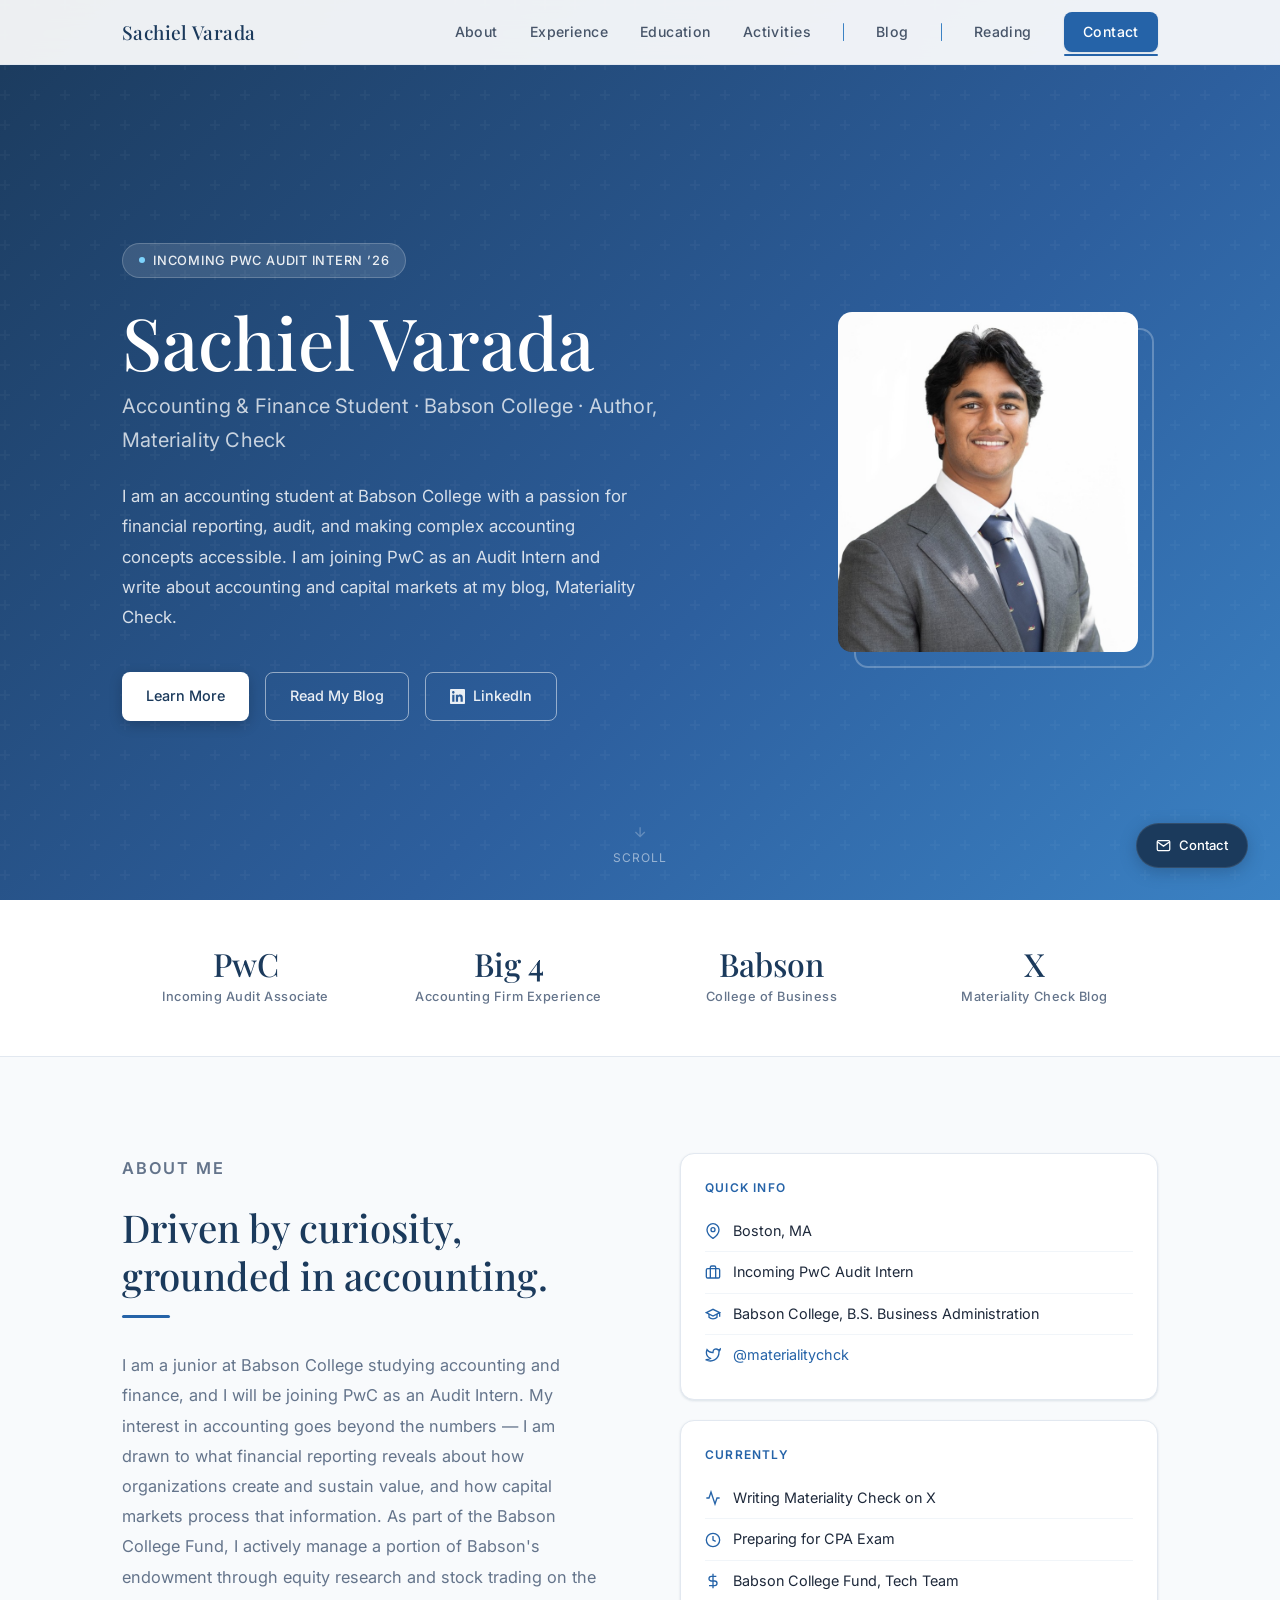
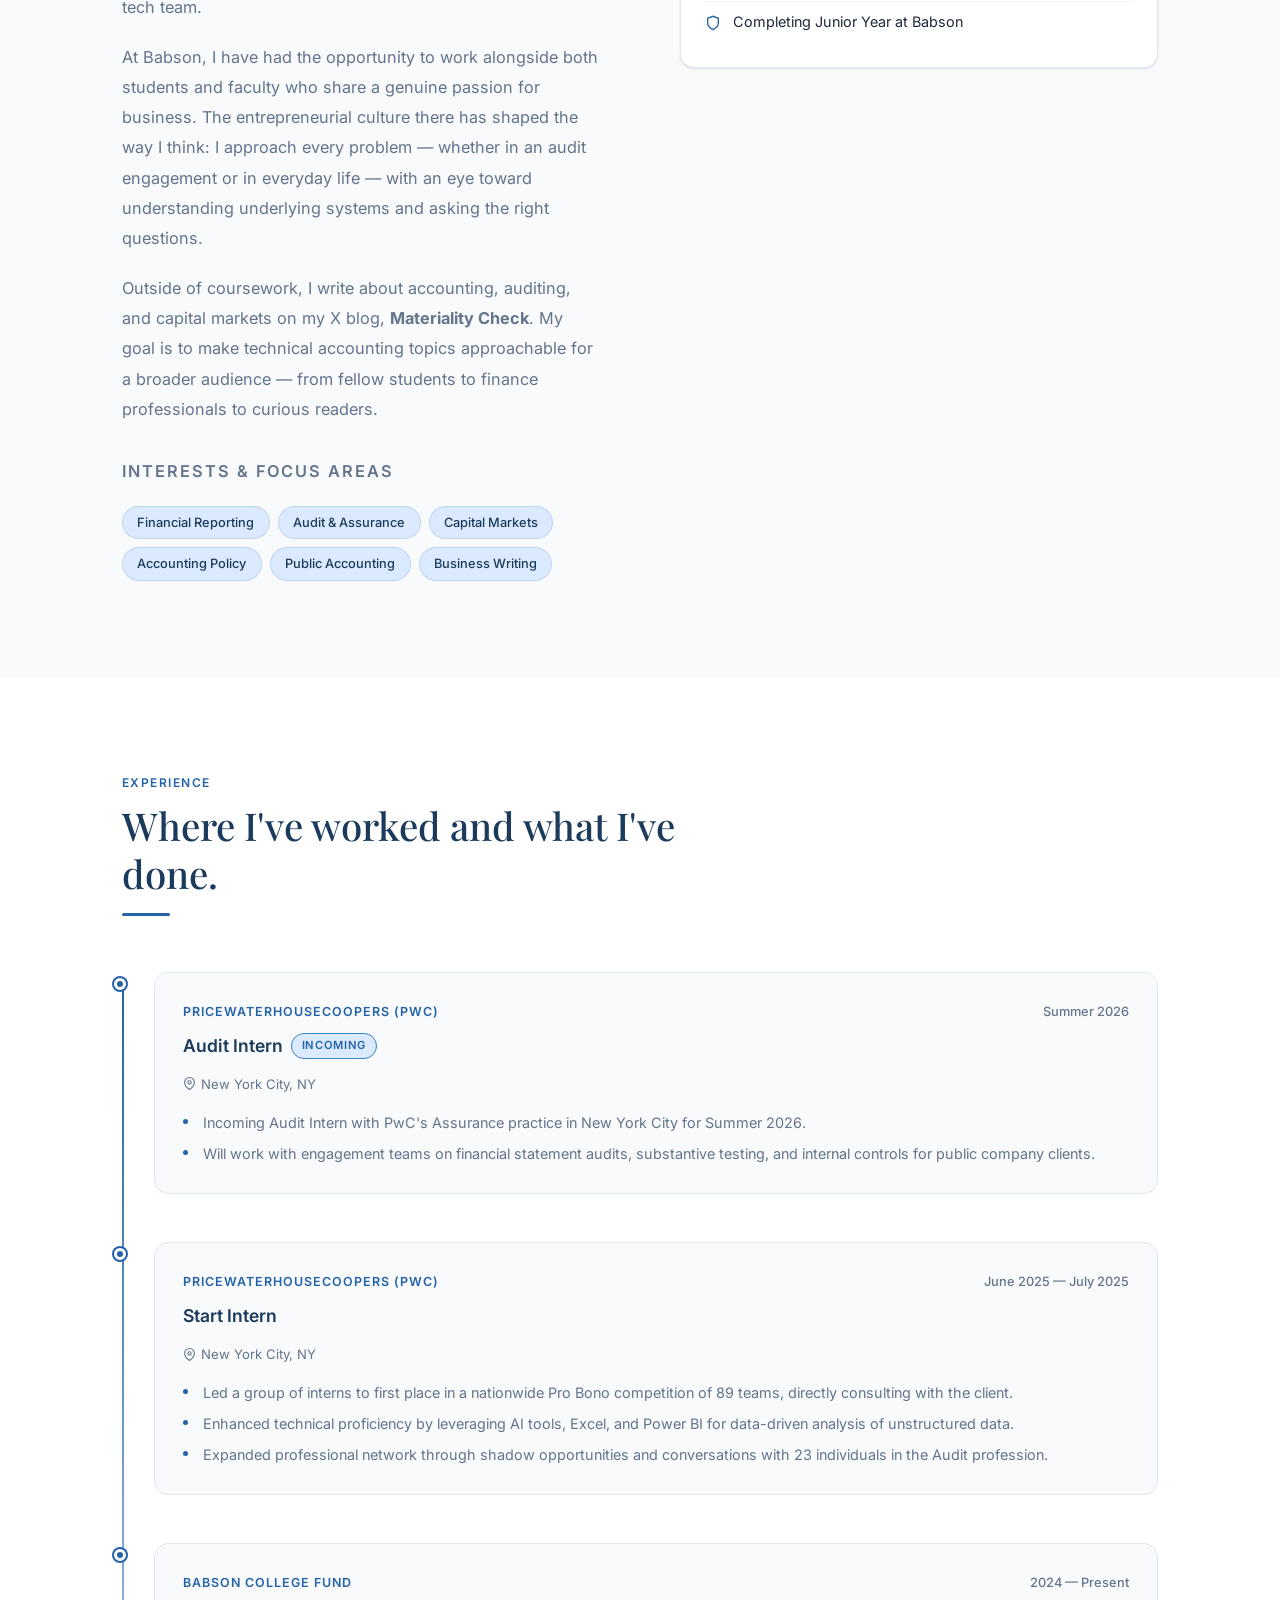
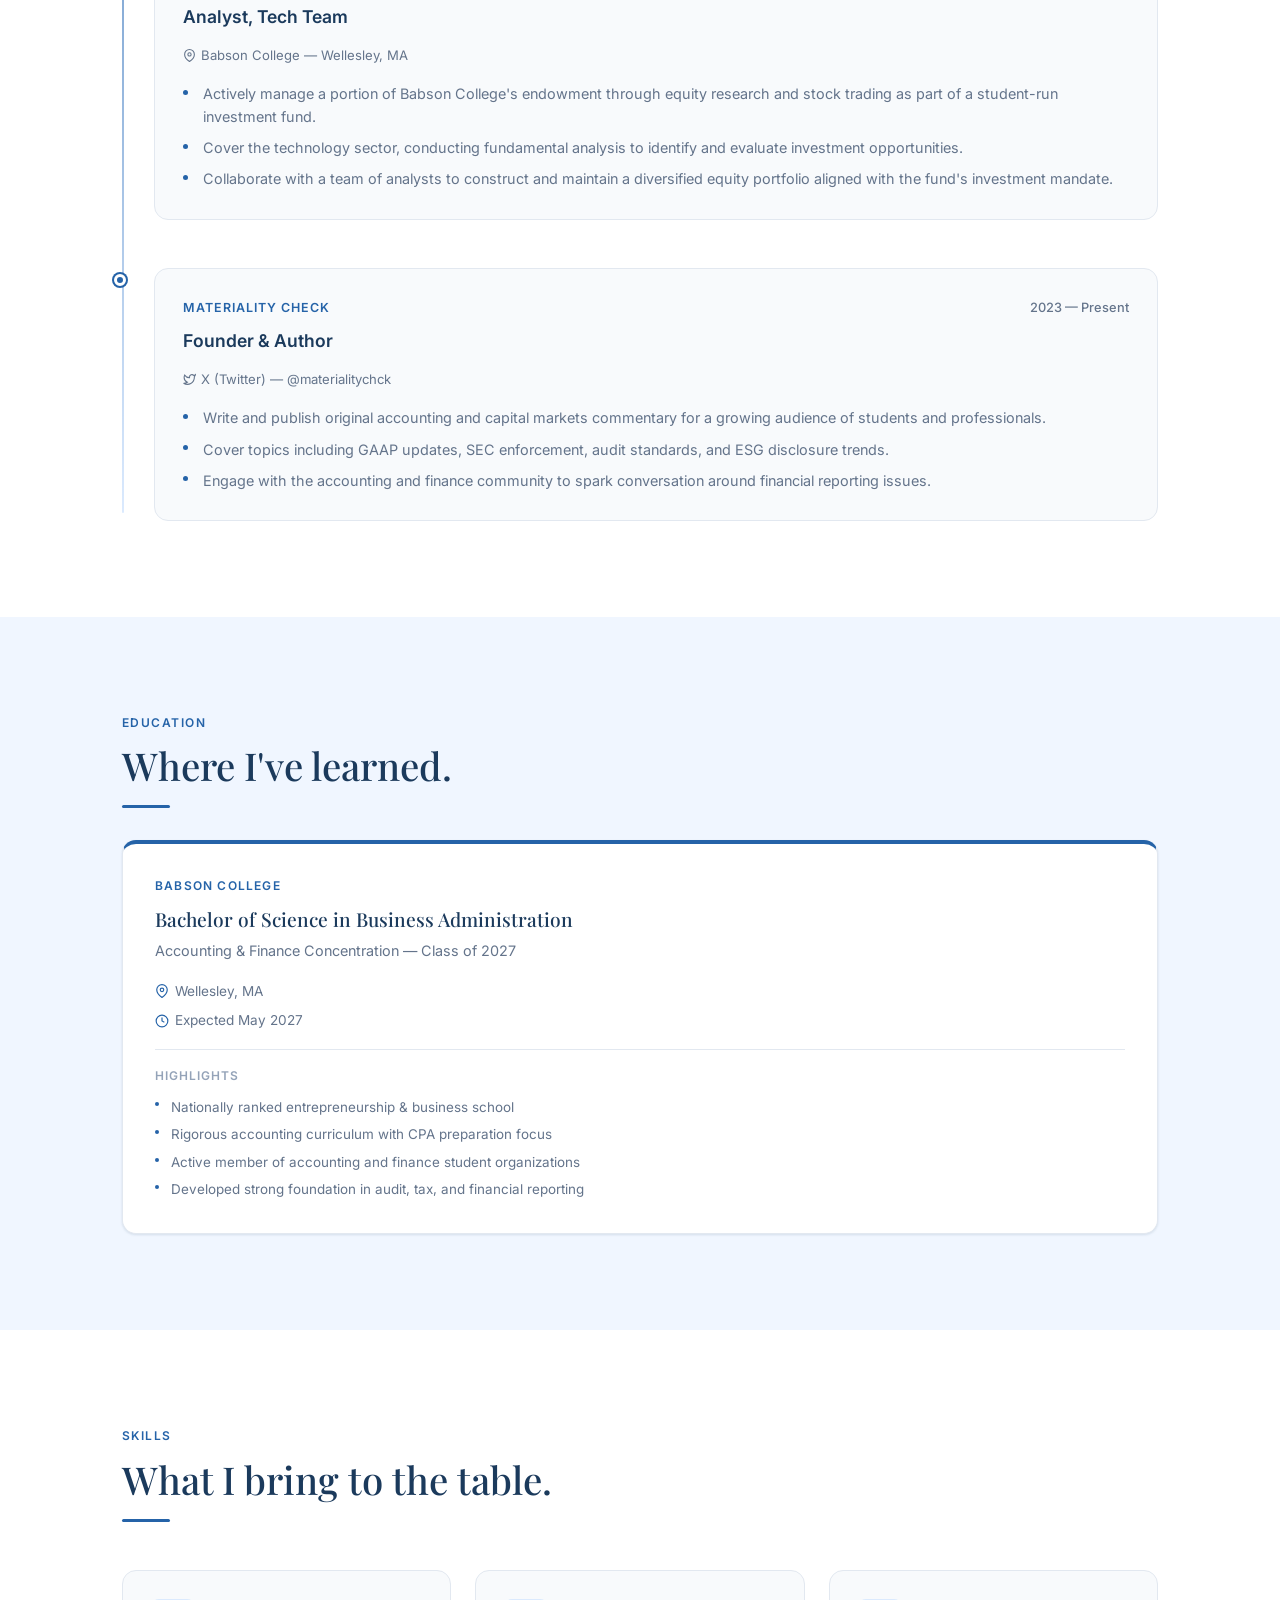
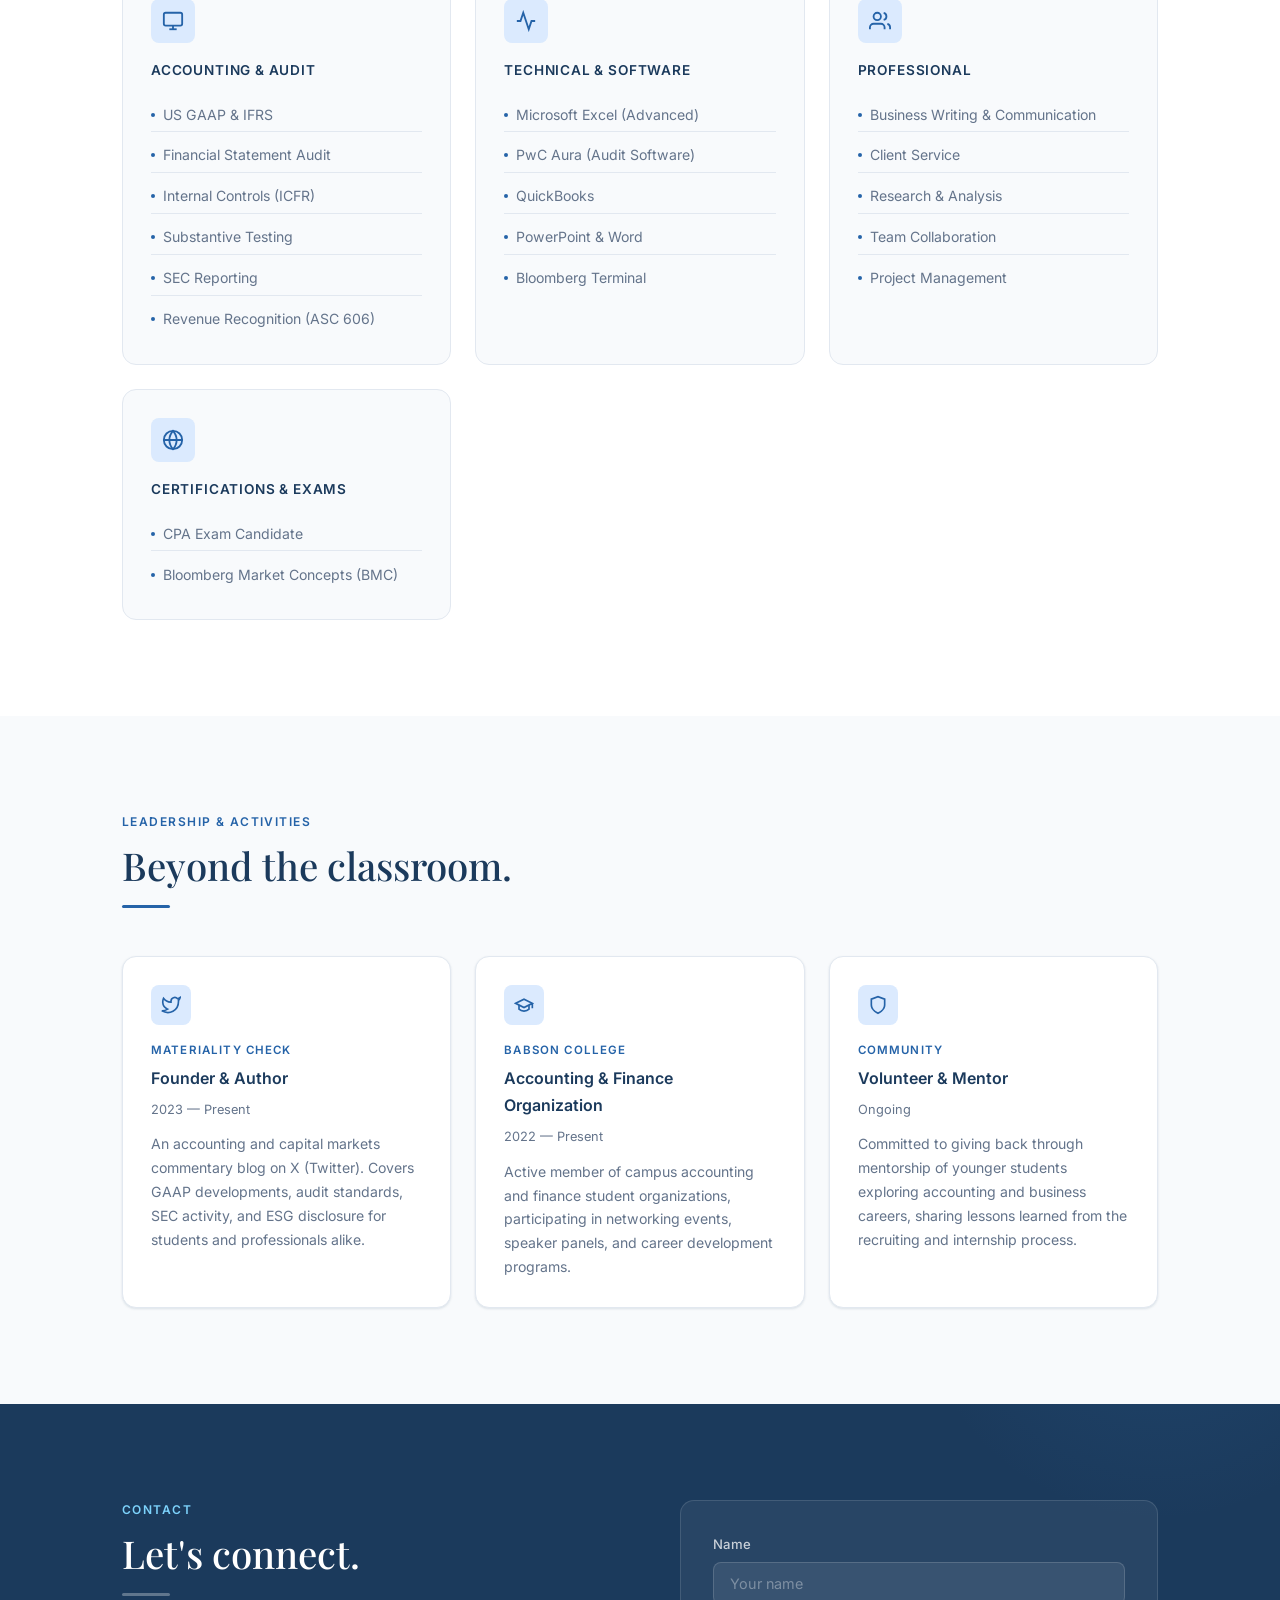
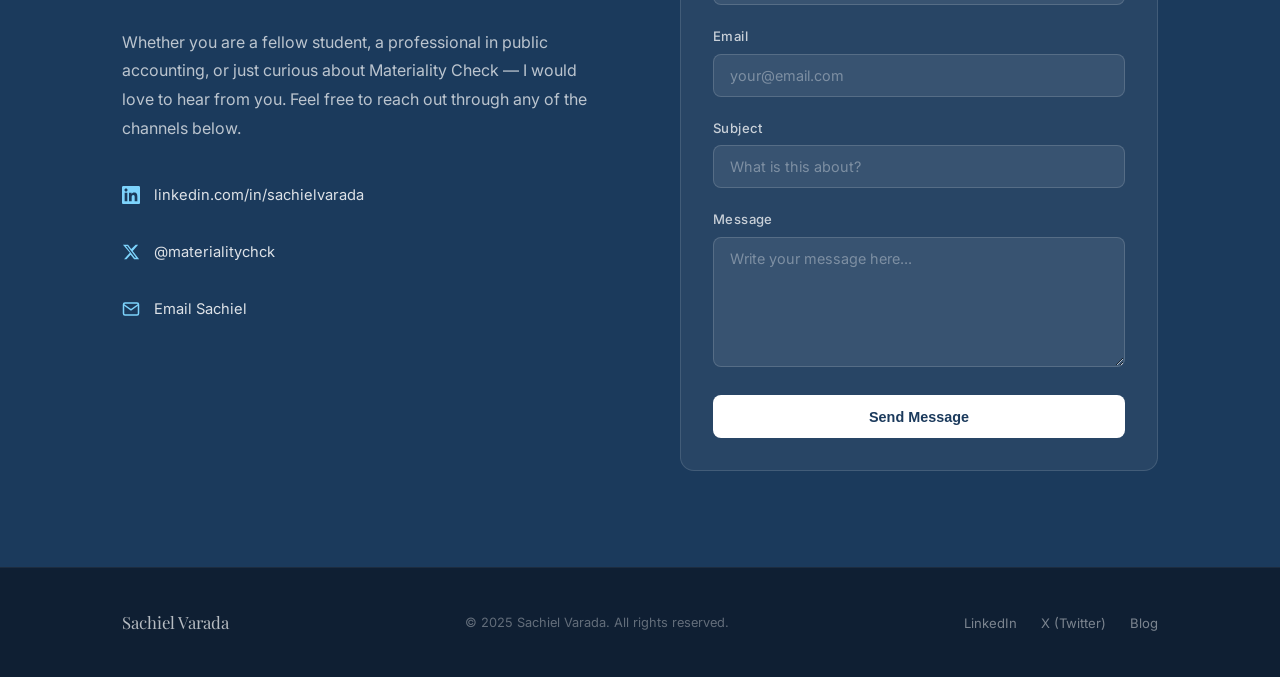
==== commit 3c49d46f: "Work on project" ====
--- a/index.html
+++ b/index.html
@@ -4,7 +4,7 @@
   <meta charset="UTF-8" />
   <meta name="viewport" content="width=device-width, initial-scale=1.0" />
   <title>Sachiel Varada | Accounting & Audit Professional</title>
-  <meta name="description" content="Sachiel Varada — Accounting student at Babson College, incoming PwC Audit Associate, and author of Materiality Check." />
+  <meta name="description" content="Sachiel Varada — Accounting &amp; Finance student at Babson College, incoming PwC Audit Intern, and author of Materiality Check." />
   <link rel="stylesheet" href="styles.css" />
 </head>
 <body>
@@ -40,12 +40,12 @@
       <div class="hero-content">
         <div class="hero-eyebrow">
           <span class="hero-eyebrow-dot"></span>
-          Incoming PwC Audit Associate
+          Incoming PwC Audit Intern &rsquo;26
         </div>
         <h1 class="hero-name">Sachiel Varada</h1>
-        <p class="hero-title">Accounting Student &middot; Babson College &middot; Author, Materiality Check</p>
+        <p class="hero-title">Accounting &amp; Finance Student &middot; Babson College &middot; Author, Materiality Check</p>
         <p class="hero-bio">
-          I am an accounting student at Babson College with a passion for financial reporting, audit, and making complex accounting concepts accessible. I am joining PwC's Audit practice and write about accounting and capital markets at my blog, Materiality Check.
+          I am an accounting student at Babson College with a passion for financial reporting, audit, and making complex accounting concepts accessible. I am joining PwC as an Audit Intern and write about accounting and capital markets at my blog, Materiality Check.
         </p>
         <div class="hero-actions">
           <a href="#about" class="btn btn-primary">Learn More</a>
@@ -59,15 +59,7 @@
 
       <div class="hero-photo-wrap">
         <div class="hero-photo-frame">
-          <!-- Replace src with actual headshot path when available -->
-          <!-- <img src="headshot.jpg" alt="Sachiel Varada" class="hero-photo" /> -->
-          <div class="hero-photo-placeholder">
-            <svg width="52" height="52" viewBox="0 0 24 24" fill="none" stroke="currentColor" stroke-width="1">
-              <path d="M20 21v-2a4 4 0 0 0-4-4H8a4 4 0 0 0-4 4v2"/>
-              <circle cx="12" cy="7" r="4"/>
-            </svg>
-            <span>Headshot Coming Soon</span>
-          </div>
+          <img src="References/sachielheadshot.jpeg" alt="Headshot of Sachiel Varada" class="hero-photo" />
         </div>
       </div>
     </div>
@@ -113,7 +105,7 @@
           personal statement. The text here is a placeholder.
         -->
         <p>
-          I am a senior at Babson College studying accounting, and I will be joining PwC's Audit practice upon graduation. My interest in accounting goes beyond the numbers — I am drawn to what financial reporting reveals about how organizations create and sustain value, and how capital markets process that information.
+          I am a junior at Babson College studying accounting and finance, and I will be joining PwC as an Audit Intern. My interest in accounting goes beyond the numbers — I am drawn to what financial reporting reveals about how organizations create and sustain value, and how capital markets process that information. As part of the Babson College Fund, I actively manage a portion of Babson's endowment through equity research and stock trading on the tech team.
         </p>
         <p>
           At Babson, I have had the opportunity to work alongside both students and faculty who share a genuine passion for business. The entrepreneurial culture there has shaped the way I think: I approach every problem — whether in an audit engagement or in everyday life — with an eye toward understanding underlying systems and asking the right questions.
@@ -128,7 +120,6 @@
             <span class="tag">Financial Reporting</span>
             <span class="tag">Audit &amp; Assurance</span>
             <span class="tag">Capital Markets</span>
-            <span class="tag">ESG Disclosure</span>
             <span class="tag">Accounting Policy</span>
             <span class="tag">Public Accounting</span>
             <span class="tag">Business Writing</span>
@@ -145,11 +136,11 @@
           </div>
           <div class="info-card-item">
             <svg width="16" height="16" viewBox="0 0 24 24" fill="none" stroke="currentColor" stroke-width="2"><rect x="2" y="7" width="20" height="14" rx="2" ry="2"/><path d="M16 21V5a2 2 0 0 0-2-2h-4a2 2 0 0 0-2 2v16"/></svg>
-            Incoming PwC Audit Associate
+            Incoming PwC Audit Intern
           </div>
           <div class="info-card-item">
             <svg width="16" height="16" viewBox="0 0 24 24" fill="none" stroke="currentColor" stroke-width="2"><path d="M22 10v6M2 10l10-5 10 5-10 5z"/><path d="M6 12v5c3 3 9 3 12 0v-5"/></svg>
-            Babson College, B.S. Accounting
+            Babson College, B.S. Business Administration
           </div>
           <div class="info-card-item">
             <svg width="16" height="16" viewBox="0 0 24 24" fill="none" stroke="currentColor" stroke-width="2"><path d="M23 3a10.9 10.9 0 0 1-3.14 1.53 4.48 4.48 0 0 0-7.86 3v1A10.66 10.66 0 0 1 3 4s-4 9 5 13a11.64 11.64 0 0 1-7 2c9 5 20 0 20-11.5a4.5 4.5 0 0 0-.08-.83A7.72 7.72 0 0 0 23 3z"/></svg>
@@ -168,8 +159,12 @@
             Preparing for CPA Exam
           </div>
           <div class="info-card-item">
+            <svg width="16" height="16" viewBox="0 0 24 24" fill="none" stroke="currentColor" stroke-width="2"><line x1="12" y1="1" x2="12" y2="23"/><path d="M17 5H9.5a3.5 3.5 0 0 0 0 7h5a3.5 3.5 0 0 1 0 7H6"/></svg>
+            Babson College Fund, Tech Team
+          </div>
+          <div class="info-card-item">
             <svg width="16" height="16" viewBox="0 0 24 24" fill="none" stroke="currentColor" stroke-width="2"><path d="M12 22s8-4 8-10V5l-8-3-8 3v7c0 6 8 10 8 10z"/></svg>
-            Completing Senior Year at Babson
+            Completing Junior Year at Babson
           </div>
         </div>
       </div>
@@ -187,48 +182,69 @@
 
       <div class="timeline">
 
-        <!-- PwC -->
+        <!-- PwC Incoming -->
         <div class="timeline-item">
           <div class="timeline-dot"></div>
           <div class="timeline-card">
             <div class="timeline-meta">
               <span class="timeline-company">PricewaterhouseCoopers (PwC)</span>
-              <span class="timeline-date">Incoming 2025</span>
-            </div>
-            <div class="timeline-role">Audit Associate</div>
+              <span class="timeline-date">Summer 2026</span>
+            </div>
+            <div class="timeline-role">Audit Intern <span class="timeline-badge">Incoming</span></div>
             <div class="timeline-location">
               <svg width="13" height="13" viewBox="0 0 24 24" fill="none" stroke="currentColor" stroke-width="2"><path d="M21 10c0 7-9 13-9 13s-9-6-9-13a9 9 0 0 1 18 0z"/><circle cx="12" cy="10" r="3"/></svg>
-              Boston, MA
+              New York City, NY
             </div>
             <ul class="timeline-bullets">
-              <li>Will join PwC's Assurance practice as part of the 2025 incoming class of Associates.</li>
-              <li>Will work with clients across industries on financial statement audits, internal controls testing, and regulatory compliance.</li>
+              <li>Incoming Audit Intern with PwC's Assurance practice in New York City for Summer 2026.</li>
+              <li>Will work with engagement teams on financial statement audits, substantive testing, and internal controls for public company clients.</li>
             </ul>
           </div>
         </div>
 
-        <!-- PwC Intern -->
+        <!-- PwC Start Intern -->
         <div class="timeline-item">
           <div class="timeline-dot"></div>
           <div class="timeline-card">
             <div class="timeline-meta">
               <span class="timeline-company">PricewaterhouseCoopers (PwC)</span>
-              <span class="timeline-date">Summer 2024</span>
-            </div>
-            <div class="timeline-role">Audit Intern</div>
+              <span class="timeline-date">June 2025 &mdash; July 2025</span>
+            </div>
+            <div class="timeline-role">Start Intern</div>
             <div class="timeline-location">
               <svg width="13" height="13" viewBox="0 0 24 24" fill="none" stroke="currentColor" stroke-width="2"><path d="M21 10c0 7-9 13-9 13s-9-6-9-13a9 9 0 0 1 18 0z"/><circle cx="12" cy="10" r="3"/></svg>
-              Boston, MA
+              New York City, NY
             </div>
             <ul class="timeline-bullets">
-              <li>Assisted audit teams with substantive testing, walkthroughs, and documentation in Aura engagement management software.</li>
-              <li>Prepared workpapers for revenue, accounts receivable, and other key audit areas for public company clients.</li>
-              <li>Collaborated with senior associates and managers to identify and resolve audit issues in a deadline-driven environment.</li>
+              <li>Led a group of interns to first place in a nationwide Pro Bono competition of 89 teams, directly consulting with the client.</li>
+              <li>Enhanced technical proficiency by leveraging AI tools, Excel, and Power BI for data-driven analysis of unstructured data.</li>
+              <li>Expanded professional network through shadow opportunities and conversations with 23 individuals in the Audit profession.</li>
             </ul>
           </div>
         </div>
 
-        <!-- Placeholder for additional experience -->
+        <!-- Babson College Fund -->
+        <div class="timeline-item">
+          <div class="timeline-dot"></div>
+          <div class="timeline-card">
+            <div class="timeline-meta">
+              <span class="timeline-company">Babson College Fund</span>
+              <span class="timeline-date">2024 &mdash; Present</span>
+            </div>
+            <div class="timeline-role">Analyst, Tech Team</div>
+            <div class="timeline-location">
+              <svg width="13" height="13" viewBox="0 0 24 24" fill="none" stroke="currentColor" stroke-width="2"><path d="M21 10c0 7-9 13-9 13s-9-6-9-13a9 9 0 0 1 18 0z"/><circle cx="12" cy="10" r="3"/></svg>
+              Babson College &mdash; Wellesley, MA
+            </div>
+            <ul class="timeline-bullets">
+              <li>Actively manage a portion of Babson College's endowment through equity research and stock trading as part of a student-run investment fund.</li>
+              <li>Cover the technology sector, conducting fundamental analysis to identify and evaluate investment opportunities.</li>
+              <li>Collaborate with a team of analysts to construct and maintain a diversified equity portfolio aligned with the fund's investment mandate.</li>
+            </ul>
+          </div>
+        </div>
+
+        <!-- Materiality Check -->
         <div class="timeline-item">
           <div class="timeline-dot"></div>
           <div class="timeline-card">
@@ -264,15 +280,15 @@
 
         <div class="edu-card">
           <div class="edu-school">Babson College</div>
-          <div class="edu-degree">Bachelor of Science</div>
-          <div class="edu-major">Accounting &mdash; Class of 2025</div>
+          <div class="edu-degree">Bachelor of Science in Business Administration</div>
+          <div class="edu-major">Accounting &amp; Finance Concentration &mdash; Class of 2027</div>
           <div class="edu-detail">
             <svg width="14" height="14" viewBox="0 0 24 24" fill="none" stroke="currentColor" stroke-width="2"><path d="M21 10c0 7-9 13-9 13s-9-6-9-13a9 9 0 0 1 18 0z"/><circle cx="12" cy="10" r="3"/></svg>
             Wellesley, MA
           </div>
           <div class="edu-detail">
             <svg width="14" height="14" viewBox="0 0 24 24" fill="none" stroke="currentColor" stroke-width="2"><circle cx="12" cy="12" r="10"/><polyline points="12 6 12 12 16 14"/></svg>
-            Expected May 2025
+            Expected May 2027
           </div>
           <div class="edu-highlights">
             <div class="edu-highlights-title">Highlights</div>
--- a/styles.css
+++ b/styles.css
@@ -695,6 +695,22 @@
   font-weight: 600;
   color: var(--navy);
   margin-bottom: 0.75rem;
+  display: flex;
+  align-items: center;
+  gap: 0.5rem;
+  flex-wrap: wrap;
+}
+
+.timeline-badge {
+  font-size: 0.7rem;
+  font-weight: 600;
+  text-transform: uppercase;
+  letter-spacing: 0.06em;
+  color: var(--blue);
+  background: var(--blue-pale);
+  border: 1px solid var(--blue-light);
+  border-radius: 999px;
+  padding: 0.15rem 0.6rem;
 }
 
 .timeline-location {
@@ -1381,7 +1397,8 @@
 .topic-tags {
   display: flex;
   flex-wrap: wrap;
-  gap: 0.5rem;
+  gap: 0.6rem;
+  line-height: 1;
 }
 
 /* Twitter embed container */
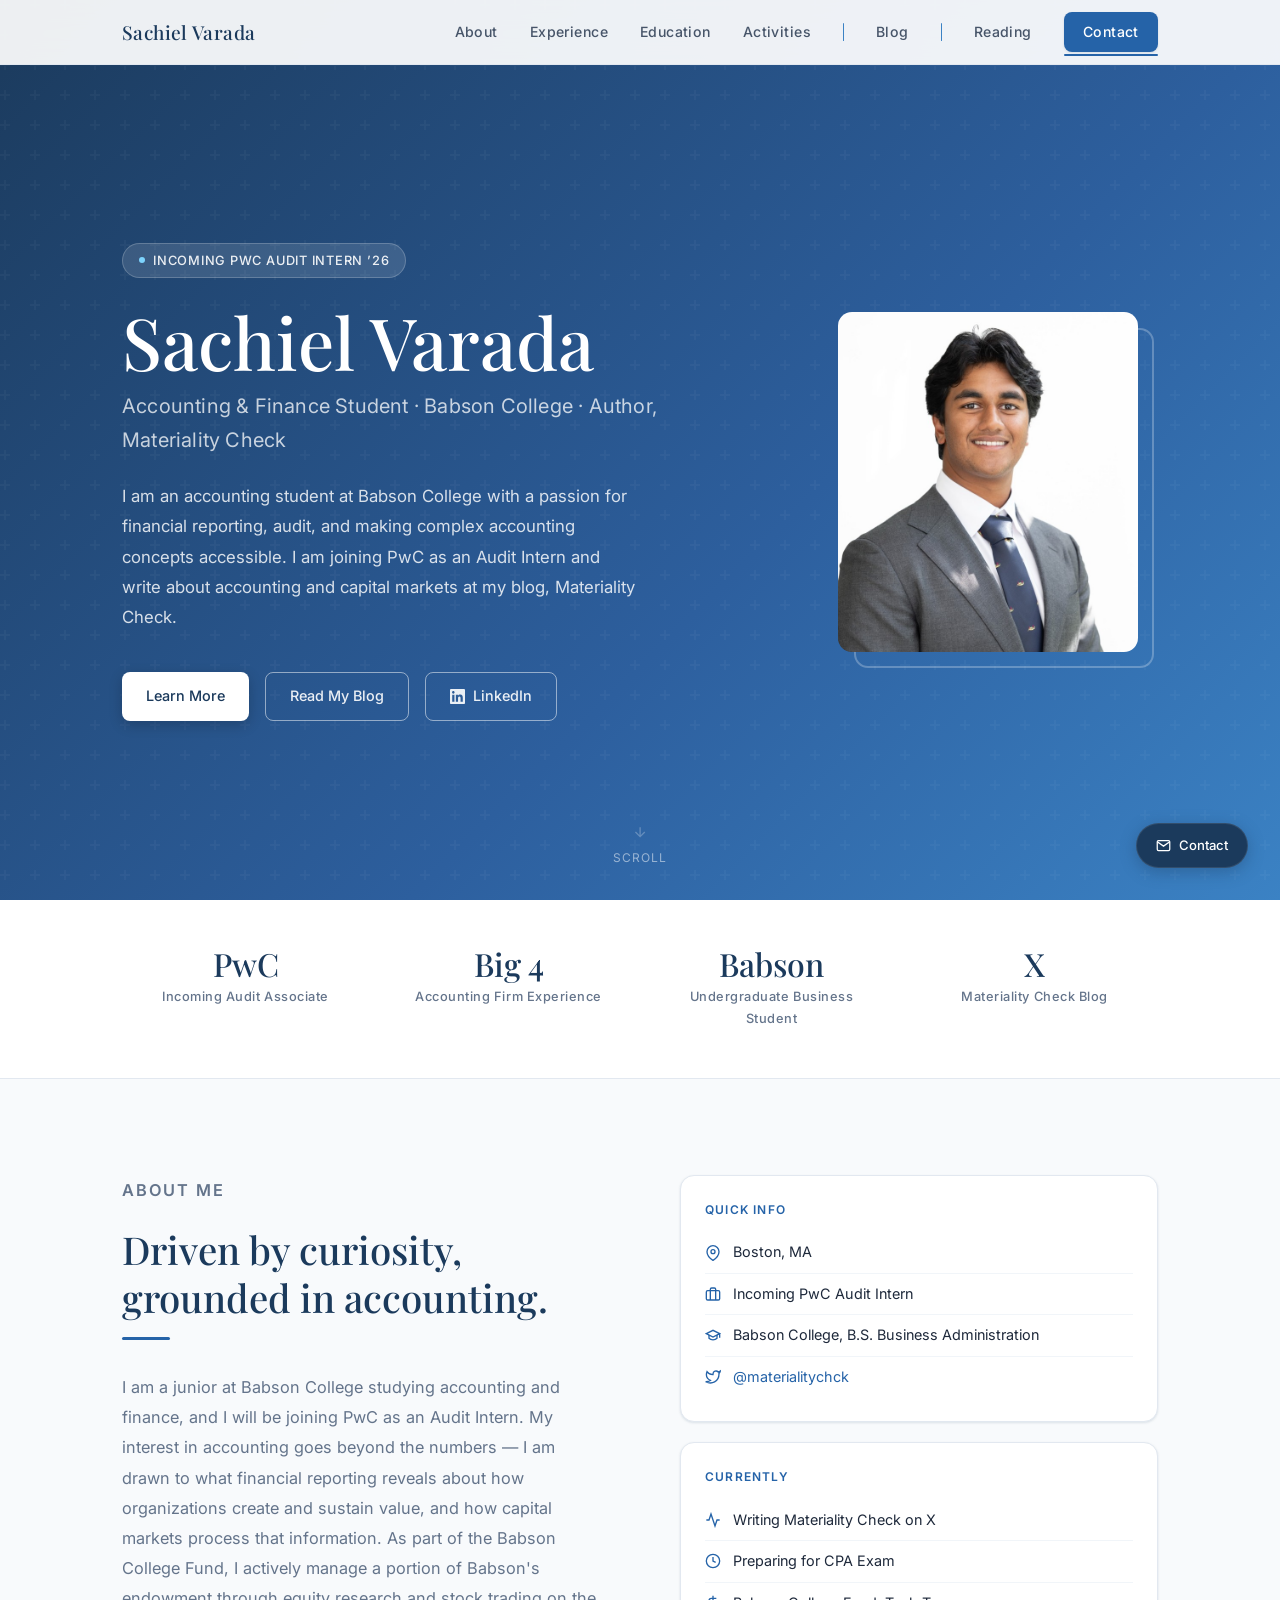
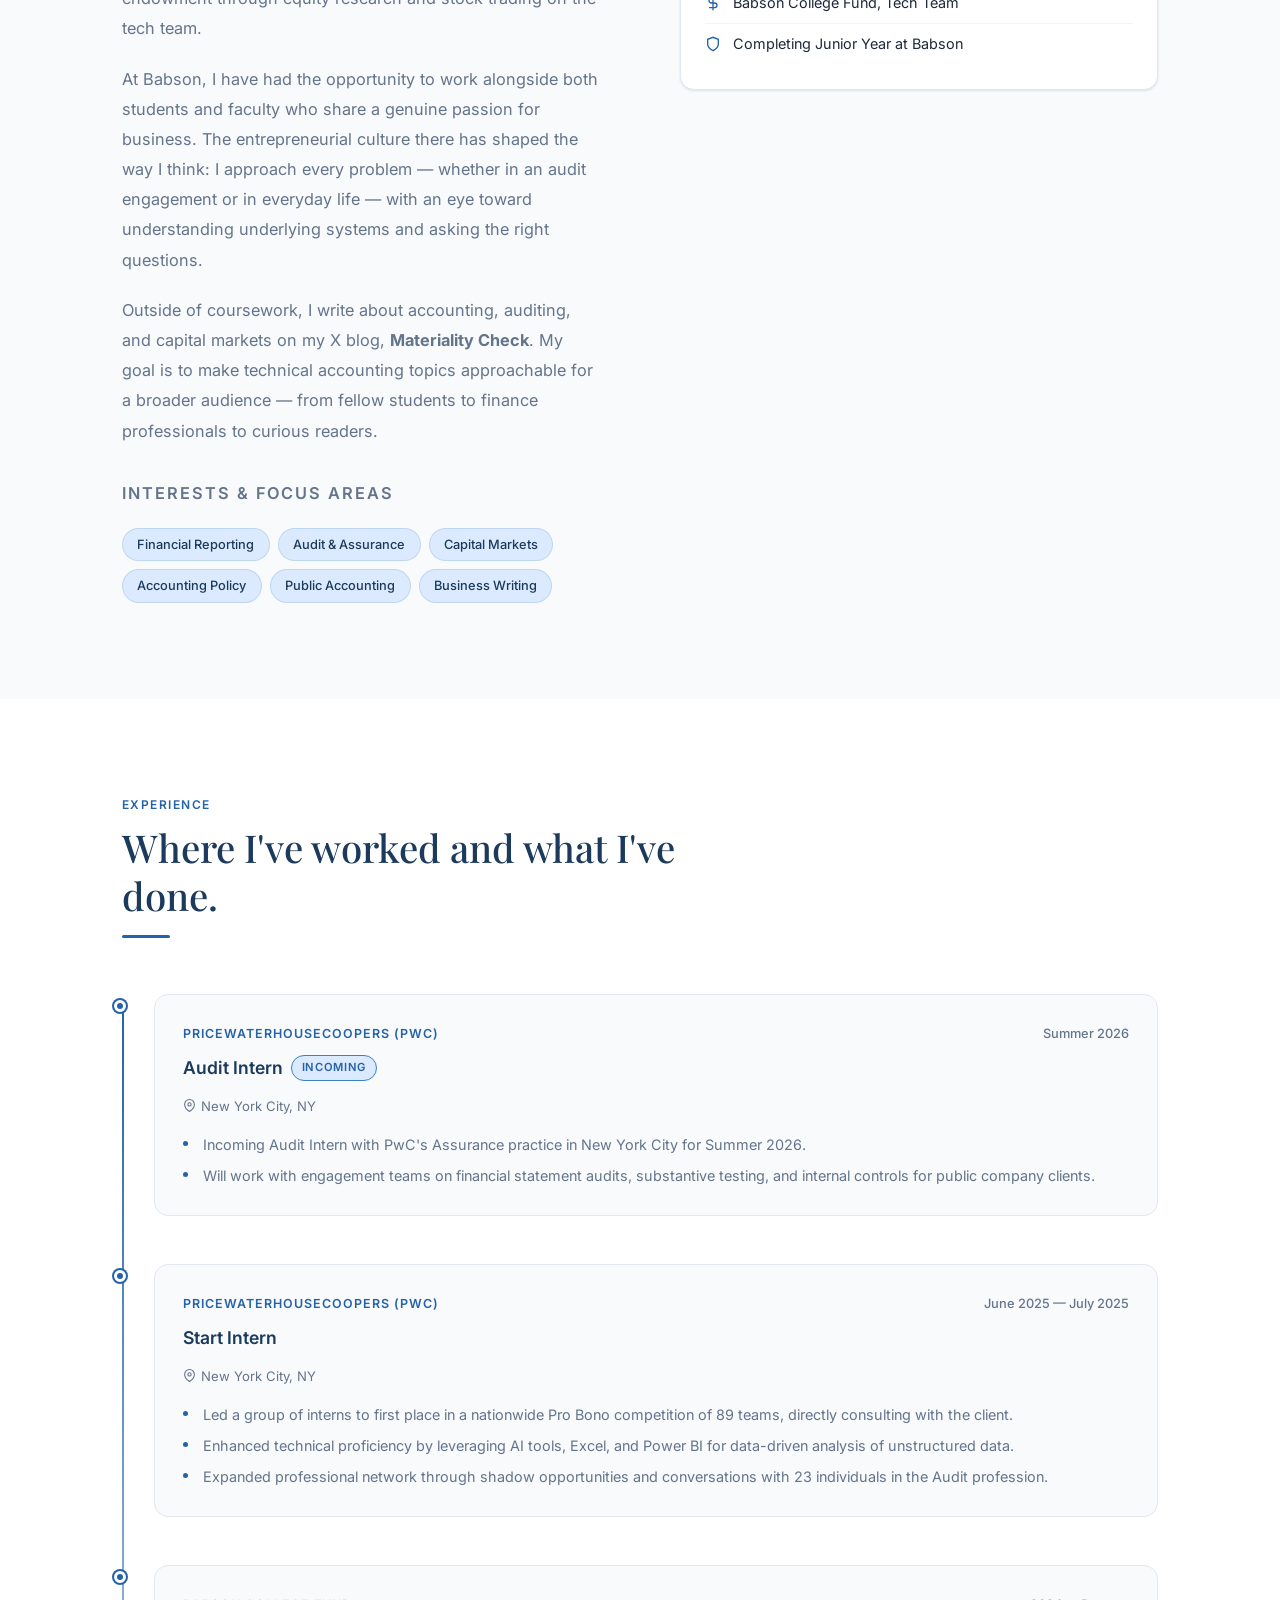
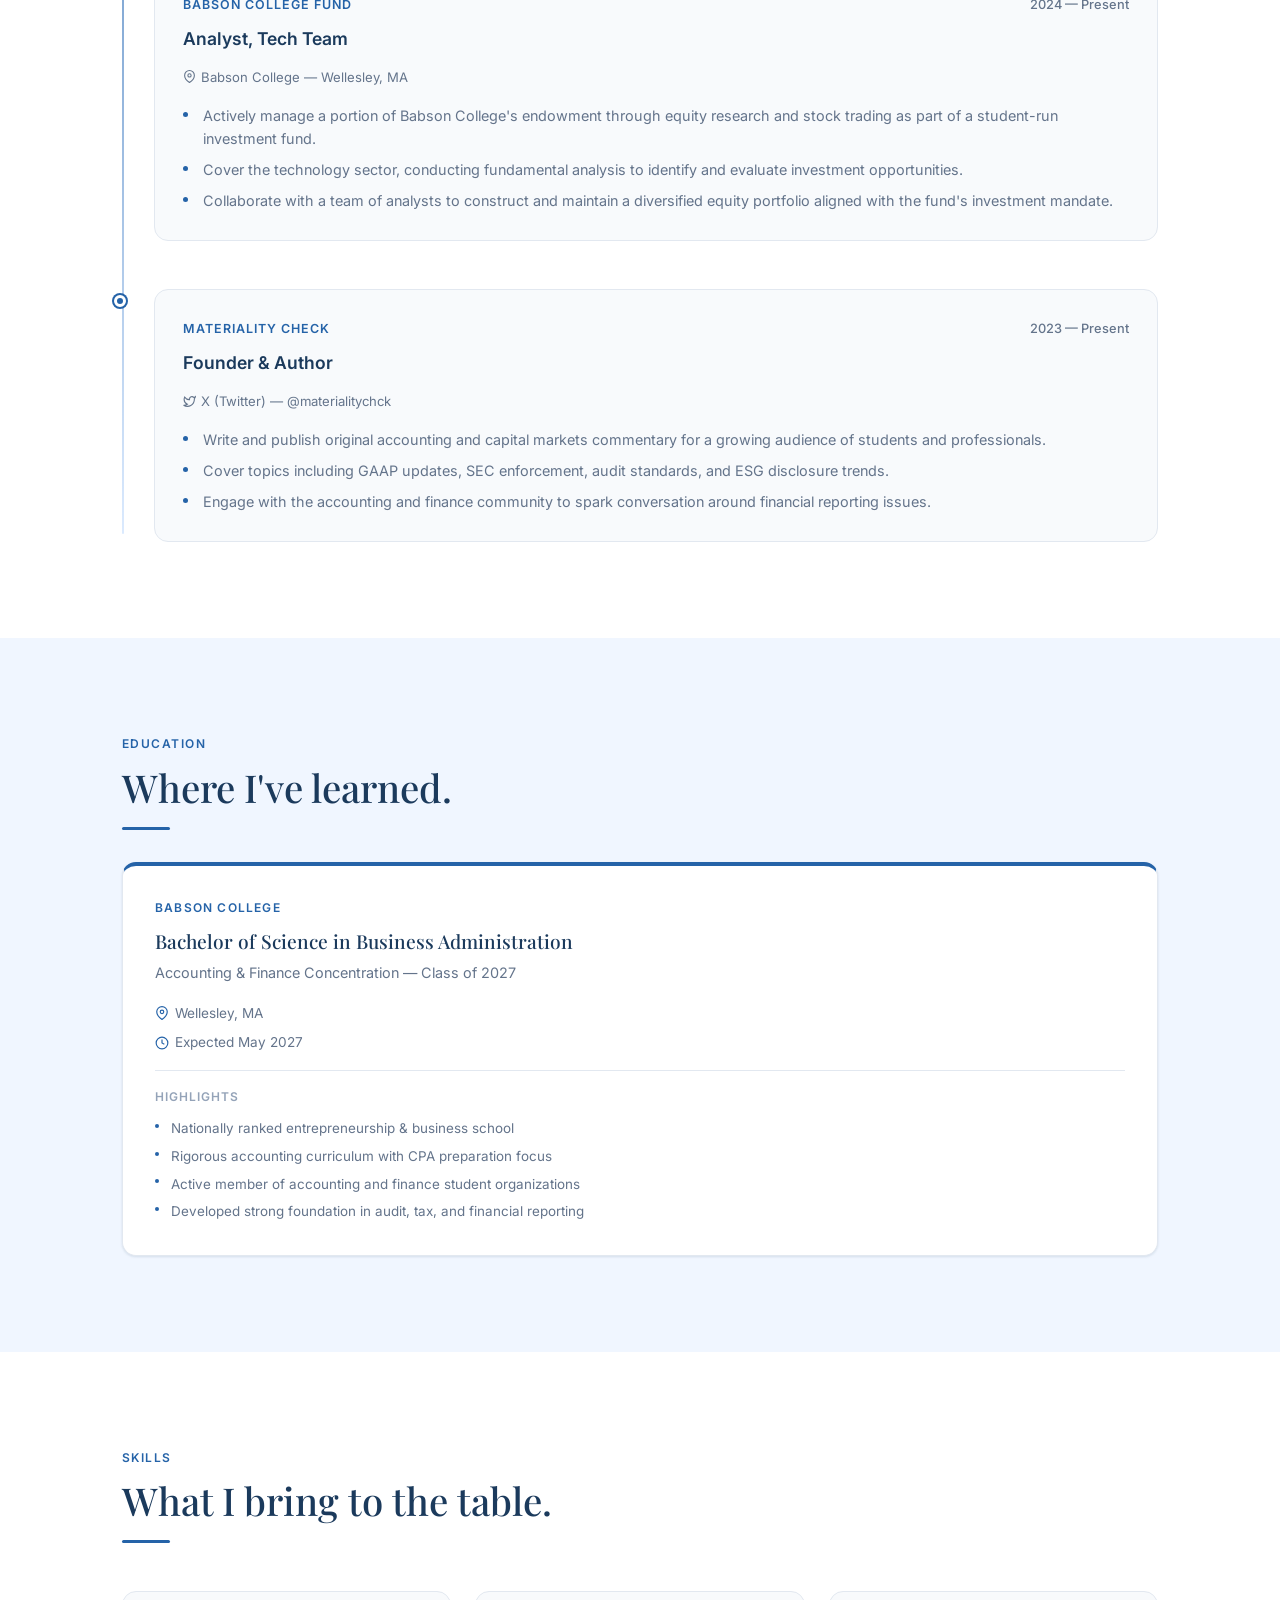
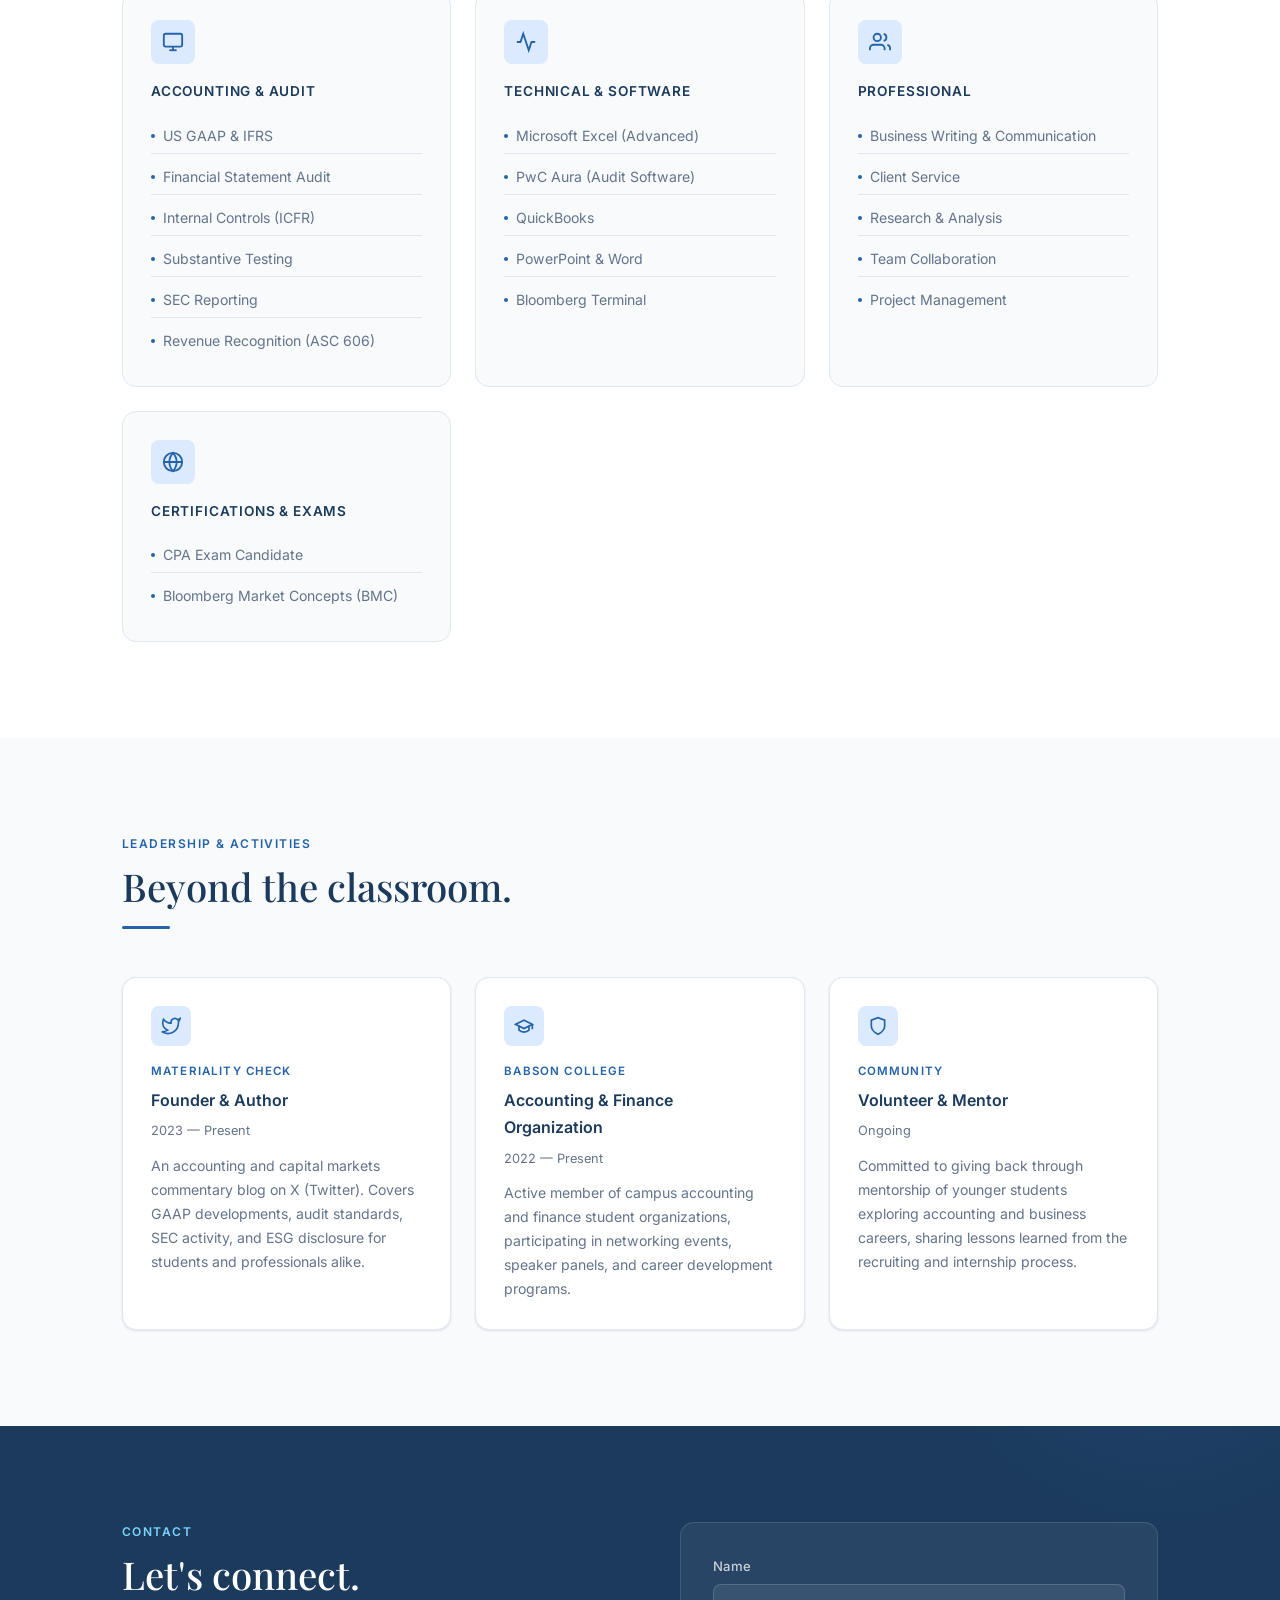
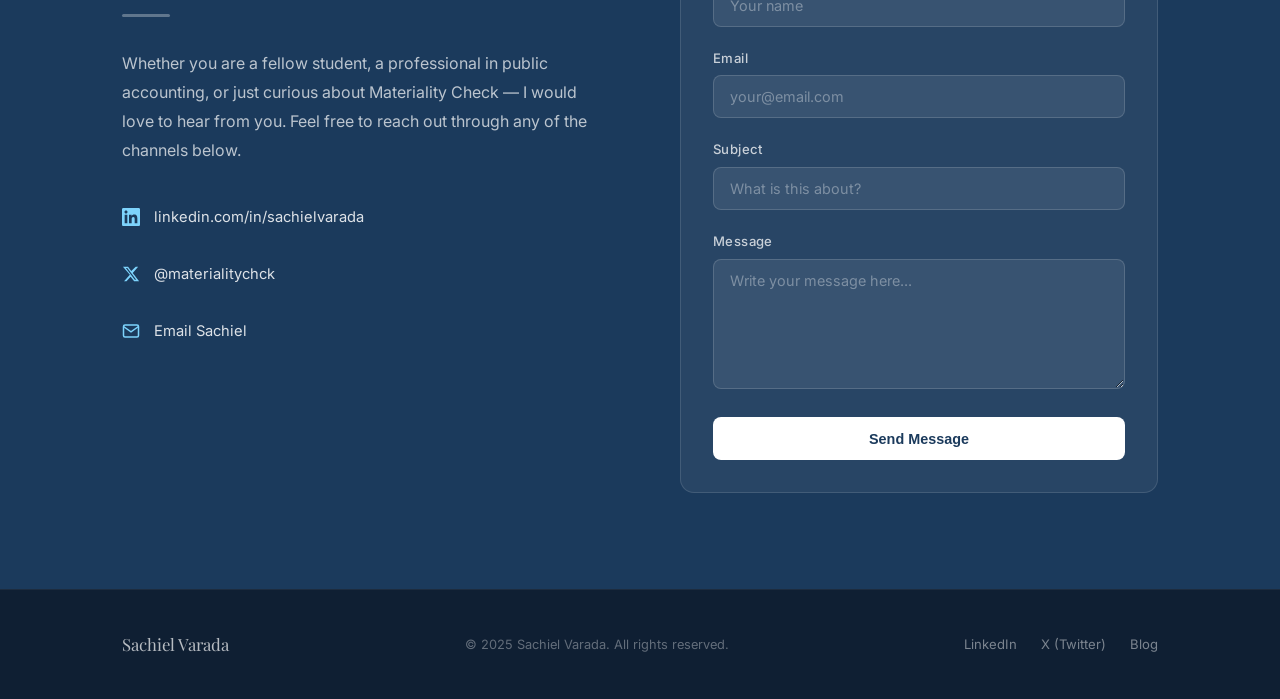
==== commit 6d3e4021: "Update index.html" ====
--- a/index.html
+++ b/index.html
@@ -83,7 +83,7 @@
       </div>
       <div class="stat-item">
         <div class="stat-value">Babson</div>
-        <div class="stat-label">College of Business</div>
+        <div class="stat-label">Undergraduate Business Student</div>
       </div>
       <div class="stat-item">
         <div class="stat-value">X</div>
--- a/styles.css
+++ b/styles.css
@@ -1457,6 +1457,95 @@
 
 .twitter-embed-wrapper .twitter-timeline {
   display: block;
+}
+
+/* Post cards */
+.post-cards {
+  display: flex;
+  flex-direction: column;
+  gap: 1rem;
+}
+
+.post-card {
+  display: block;
+  padding: 1.4rem 1.6rem;
+  background: var(--white);
+  border: 1px solid var(--gray-200);
+  border-radius: var(--radius-lg);
+  text-decoration: none;
+  transition: border-color var(--transition), box-shadow var(--transition), transform var(--transition);
+}
+
+.post-card:hover {
+  border-color: var(--blue-light);
+  box-shadow: var(--shadow-md);
+  transform: translateY(-2px);
+}
+
+.post-card-meta {
+  display: flex;
+  align-items: center;
+  justify-content: space-between;
+  margin-bottom: 0.6rem;
+}
+
+.post-card-handle {
+  font-size: 0.8rem;
+  font-weight: 600;
+  color: var(--blue);
+  letter-spacing: 0.02em;
+}
+
+.post-card-x {
+  color: var(--gray-400);
+  flex-shrink: 0;
+}
+
+.post-card-title {
+  font-size: 1.05rem;
+  font-weight: 600;
+  color: var(--navy);
+  line-height: 1.4;
+  margin-bottom: 0.75rem;
+}
+
+.post-card-cta {
+  font-size: 0.82rem;
+  font-weight: 500;
+  color: var(--blue);
+}
+
+.post-cards-footer {
+  display: flex;
+  justify-content: center;
+  padding-top: 0;
+  margin-top: -0.75rem;
+}
+
+.twitter-fallback {
+  display: flex;
+  flex-direction: column;
+  align-items: center;
+  justify-content: center;
+  gap: 1.25rem;
+  min-height: 400px;
+  text-align: center;
+  padding: 3rem 2rem;
+  background: var(--blue-tint);
+  border-radius: var(--radius-lg);
+  border: 1px solid var(--blue-pale);
+}
+
+.twitter-fallback-icon {
+  color: var(--blue);
+  opacity: 0.7;
+}
+
+.twitter-fallback-text {
+  color: var(--gray-600);
+  font-size: 1rem;
+  max-width: 340px;
+  line-height: 1.6;
 }
 
 /* =========================================
